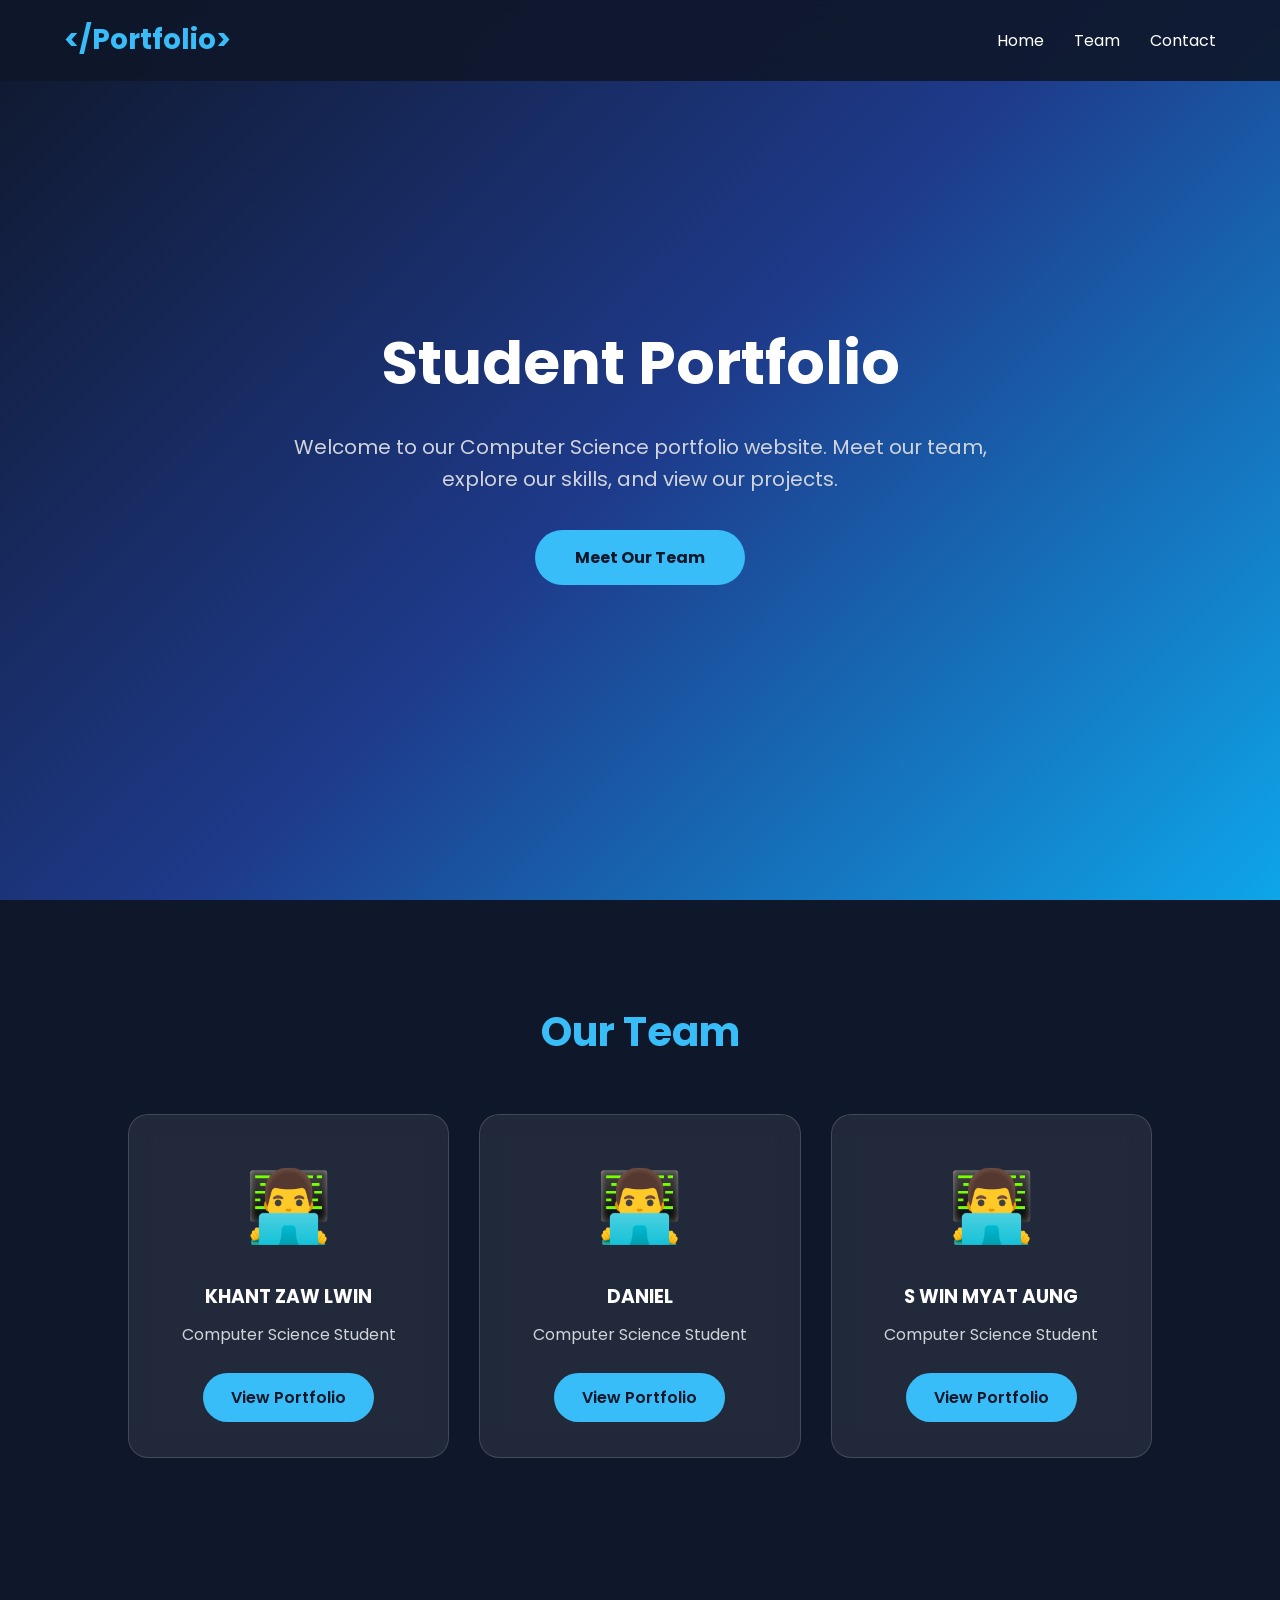
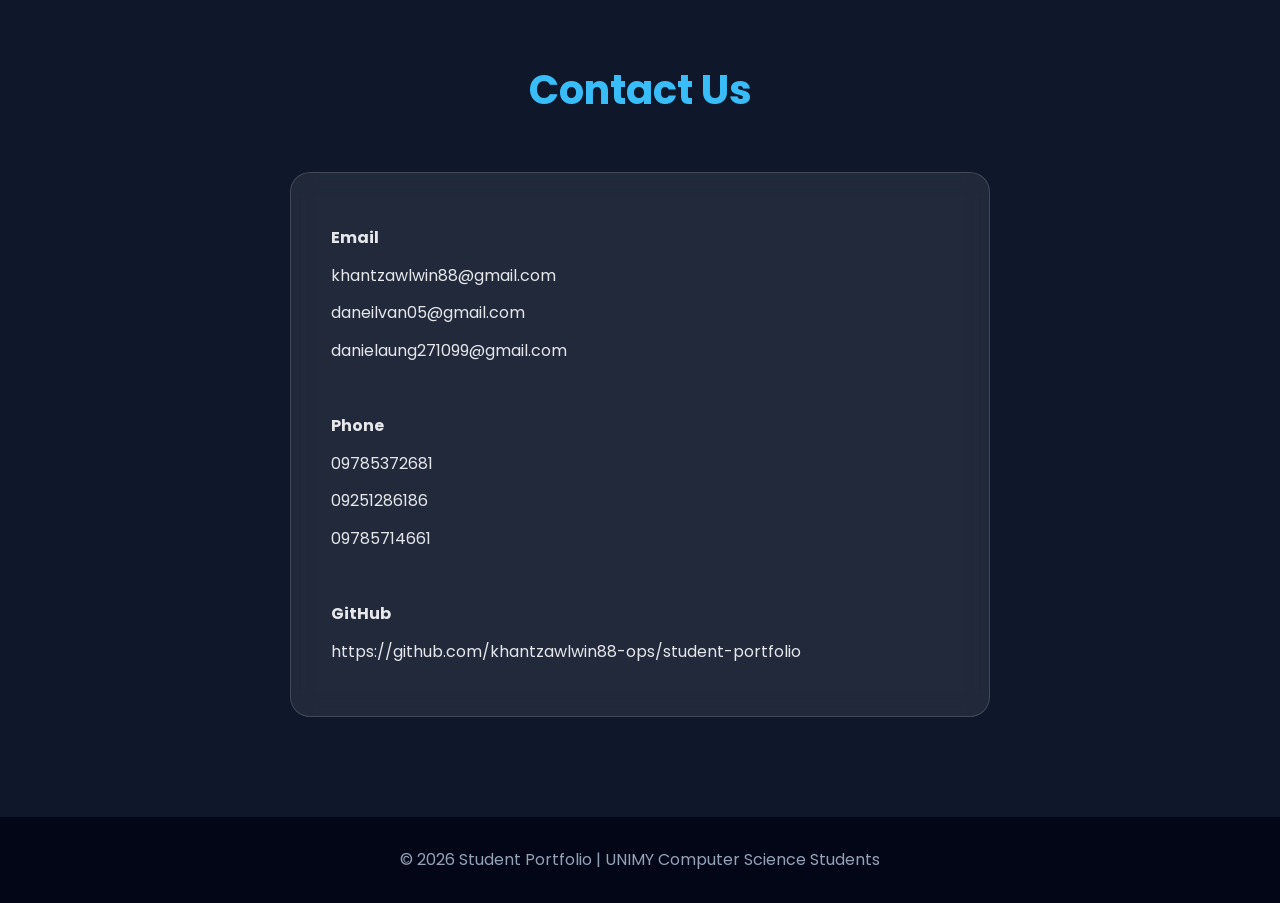
==== index.html @ b4a3d931 "Improve portfolio design and update team pages" ====
<!DOCTYPE html>
<html lang="en">
<head>
    <meta charset="UTF-8">
    <meta name="viewport" content="width=device-width, initial-scale=1.0">
    <title>Student Portfolio</title>

    <link rel="stylesheet" href="style.css">

    <link href="https://fonts.googleapis.com/css2?family=Poppins:wght@300;400;500;600;700&display=swap" rel="stylesheet">
</head>

<body>

<header>
    <nav class="navbar">
        <h2 class="logo">&lt;/Portfolio&gt;</h2>

        <ul class="nav-links">
            <li><a href="#home">Home</a></li>
            <li><a href="#team">Team</a></li>
            <li><a href="#contact">Contact</a></li>
        </ul>
    </nav>
</header>

<section id="home" class="hero">

    <h1>Student Portfolio</h1>

    <p>
        Welcome to our Computer Science portfolio website.
        Meet our team, explore our skills, and view our projects.
    </p>

    <a href="#team" class="btn">Meet Our Team</a>

</section>

<section id="team">

<h2 class="title">Our Team</h2>

<div class="cards">

<div class="card">

<div class="avatar">👨‍💻</div>

<h3>KHANT ZAW LWIN</h3>

<p>Computer Science Student</p>

<a href="members/khantzaw.html" class="btn-card">
View Portfolio
</a>

</div>

<div class="card">

<div class="avatar">👨‍💻</div>

<h3>DANIEL</h3>

<p>Computer Science Student</p>

<a href="members/daniel.html" class="btn-card">
View Portfolio
</a>

</div>

<div class="card">

<div class="avatar">👨‍💻</div>

<h3>S WIN MYAT AUNG</h3>

<p>Computer Science Student</p>

<a href="members/swinmyat.html" class="btn-card">
View Portfolio
</a>

</div>

</div>

</section>

<section id="contact">

<h2 class="title">Contact Us</h2>

<div class="contact-box">

<p><strong>Email</strong></p>
<p>khantzawlwin88@gmail.com</p>
<p>daneilvan05@gmail.com</p>
<p>danielaung271099@gmail.com</p>

<br>

<p><strong>Phone</strong></p>
<p>09785372681</p>
<p>09251286186</p>
<p>09785714661</p>

<br>

<p><strong>GitHub</strong></p>
<p>
https://github.com/khantzawlwin88-ops/student-portfolio
</p>

</div>

</section>

<footer>

<p>
© 2026 Student Portfolio | UNIMY Computer Science Students
</p>

</footer>

<script src="script.js"></script>

</body>
</html>
---- style.css ----
@import url('https://fonts.googleapis.com/css2?family=Poppins:wght@300;400;500;600;700&display=swap');

*{
    margin:0;
    padding:0;
    box-sizing:border-box;
    scroll-behavior:smooth;
    font-family:'Poppins',sans-serif;
}

body{
    background:#0f172a;
    color:#fff;
    line-height:1.6;
}

/* Navbar */

header{
    position:fixed;
    width:100%;
    top:0;
    left:0;
    z-index:1000;
    background:rgba(15,23,42,.9);
    backdrop-filter:blur(10px);
}

.navbar{
    width:90%;
    margin:auto;
    display:flex;
    justify-content:space-between;
    align-items:center;
    padding:18px 0;
}

.logo{
    color:#38bdf8;
    font-size:28px;
    font-weight:700;
}

.nav-links{
    display:flex;
    list-style:none;
}

.nav-links li{
    margin-left:30px;
}

.nav-links a{
    text-decoration:none;
    color:white;
    transition:.3s;
}

.nav-links a:hover{
    color:#38bdf8;
}

/* Hero */

.hero{
    height:100vh;
    display:flex;
    flex-direction:column;
    justify-content:center;
    align-items:center;
    text-align:center;
    padding:20px;
    background:linear-gradient(135deg,#0f172a,#1e3a8a,#0ea5e9);
}

.hero h1{
    font-size:60px;
    margin-bottom:20px;
}

.hero p{
    max-width:700px;
    color:#d1d5db;
    font-size:20px;
}

.btn{
    display:inline-block;
    margin-top:35px;
    padding:15px 40px;
    background:#38bdf8;
    color:#0f172a;
    border-radius:50px;
    text-decoration:none;
    font-weight:bold;
    transition:.3s;
}

.btn:hover{
    transform:translateY(-5px);
    background:white;
}

/* Sections */

section{
    padding:100px 10%;
}

.title{
    text-align:center;
    font-size:40px;
    margin-bottom:50px;
    color:#38bdf8;
}

/* Cards */

.cards{
    display:grid;
    grid-template-columns:repeat(auto-fit,minmax(280px,1fr));
    gap:30px;
}

.card{
    background:rgba(255,255,255,.08);
    backdrop-filter:blur(12px);
    border:1px solid rgba(255,255,255,.15);
    border-radius:20px;
    padding:35px;
    text-align:center;
    transition:.4s;
}

.card:hover{
    transform:translateY(-10px);
    box-shadow:0 15px 35px rgba(0,0,0,.4);
}

.avatar{
    font-size:70px;
    margin-bottom:20px;
}

.card h3{
    margin-bottom:10px;
}

.card p{
    color:#d1d5db;
    margin-bottom:25px;
}

.btn-card{
    display:inline-block;
    padding:12px 28px;
    background:#38bdf8;
    color:#0f172a;
    border-radius:30px;
    text-decoration:none;
    font-weight:600;
    transition:.3s;
}

.btn-card:hover{
    background:white;
}

/* Contact */

.contact-box{
    max-width:700px;
    margin:auto;
    background:rgba(255,255,255,.08);
    border:1px solid rgba(255,255,255,.15);
    border-radius:20px;
    padding:40px;
    backdrop-filter:blur(12px);
}

.contact-box p{
    margin:12px 0;
    color:#e5e7eb;
}

/* Footer */

footer{
    text-align:center;
    padding:30px;
    background:#020617;
    color:#94a3b8;
}

/* Mobile */

@media(max-width:768px){

.hero h1{
    font-size:40px;
}

.hero p{
    font-size:17px;
}

.navbar{
    flex-direction:column;
}

.nav-links{
    margin-top:15px;
}

.nav-links li{
    margin:0 10px;
}

}
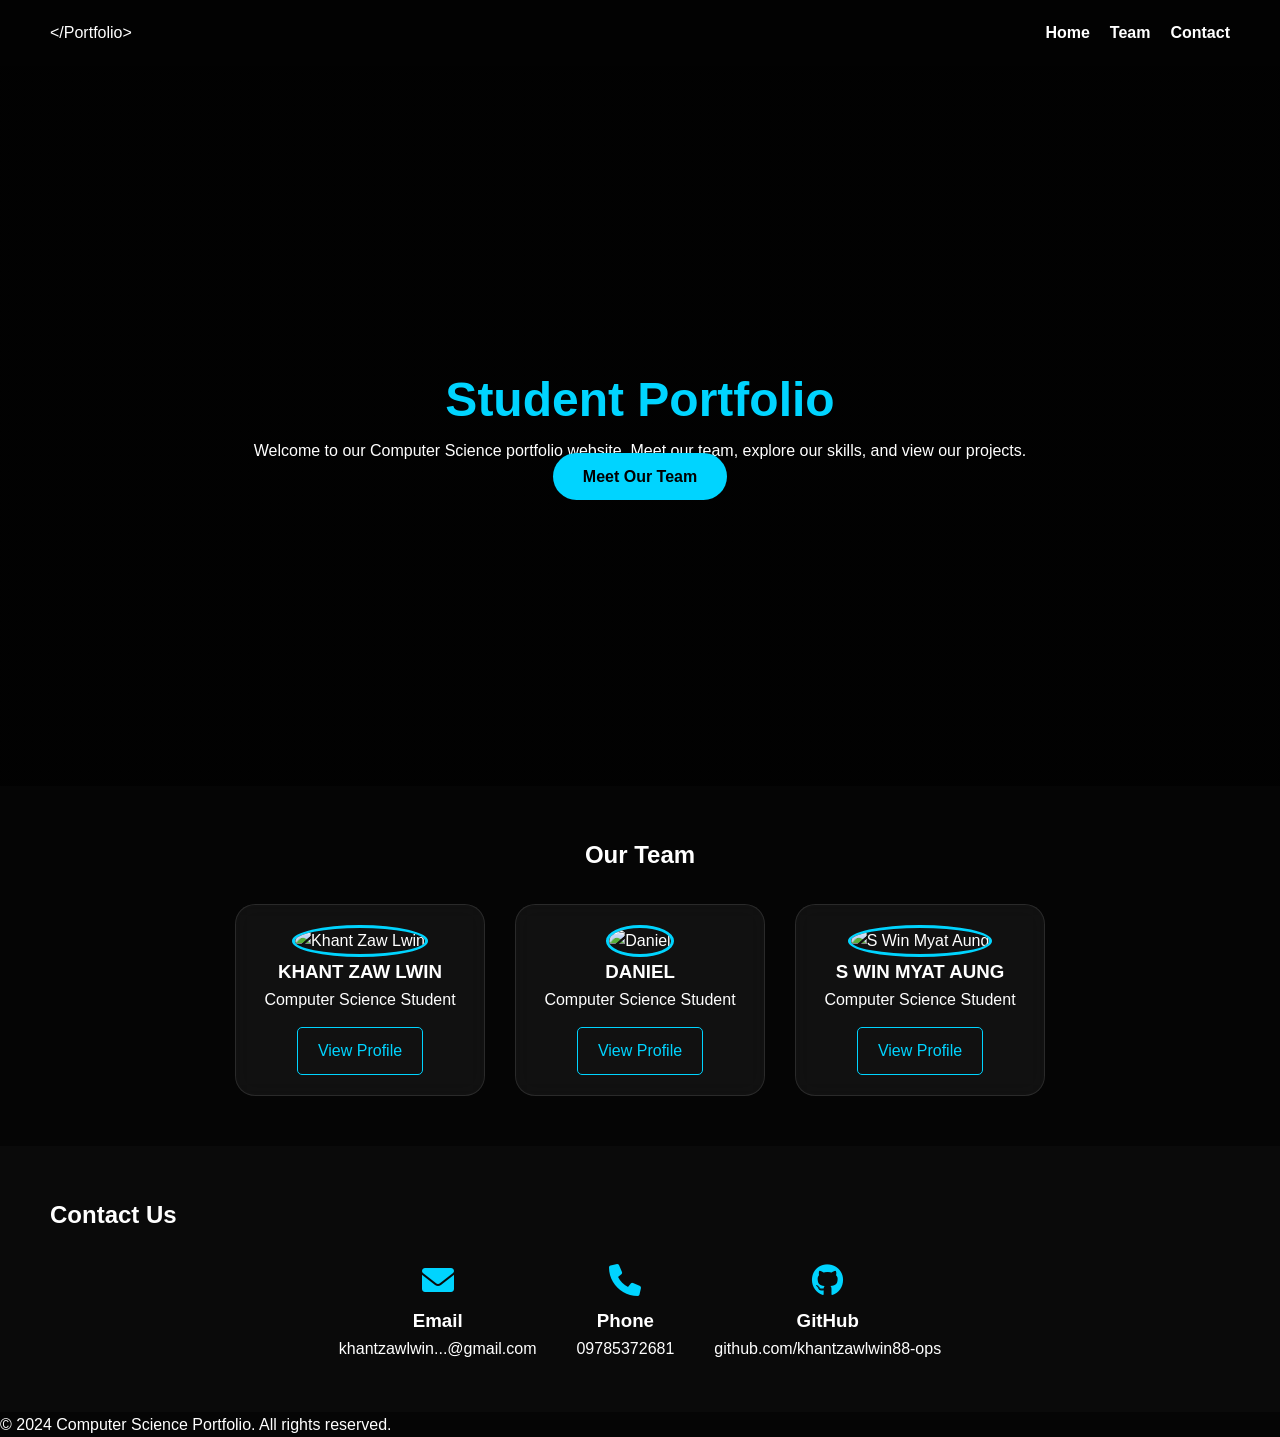
==== commit be88303e: "Initial project structure" ====
--- a/index.html
+++ b/index.html
@@ -3,130 +3,89 @@
 <head>
     <meta charset="UTF-8">
     <meta name="viewport" content="width=device-width, initial-scale=1.0">
-    <title>Student Portfolio</title>
-
+    <title>Computer Science Student Portfolio</title>
     <link rel="stylesheet" href="style.css">
-
-    <link href="https://fonts.googleapis.com/css2?family=Poppins:wght@300;400;500;600;700&display=swap" rel="stylesheet">
+    <!-- Font Awesome for icons -->
+    <link rel="stylesheet" href="https://cdnjs.cloudflare.com/ajax/libs/font-awesome/6.0.0/css/all.min.css">
 </head>
-
 <body>
 
-<header>
-    <nav class="navbar">
-        <h2 class="logo">&lt;/Portfolio&gt;</h2>
+    <!-- Header/Nav -->
+    <header>
+        <div class="logo">&lt;/Portfolio&gt;</div>
+        <nav>
+            <ul>
+                <li><a href="#home" class="active">Home</a></li>
+                <li><a href="#team">Team</a></li>
+                <li><a href="#contact">Contact</a></li>
+            </ul>
+        </nav>
+    </header>
 
-        <ul class="nav-links">
-            <li><a href="#home">Home</a></li>
-            <li><a href="#team">Team</a></li>
-            <li><a href="#contact">Contact</a></li>
-        </ul>
-    </nav>
-</header>
+    <!-- Hero Section -->
+    <section id="home" class="hero">
+        <div class="hero-content">
+            <h1>Student Portfolio</h1>
+            <p>Welcome to our Computer Science portfolio website. Meet our team, explore our skills, and view our projects.</p>
+            <a href="#team" class="btn-hero">Meet Our Team</a>
+        </div>
+        <!-- You can add a geometric background here via CSS -->
+    </section>
 
-<section id="home" class="hero">
+    <!-- Team Section -->
+    <section id="team" class="team-section">
+        <h2>Our Team</h2>
+        <div class="team-container">
+            <!-- Member 1: Khant -->
+            <div class="team-card">
+                <img src="images/khant.jpg" alt="Khant Zaw Lwin">
+                <h3>KHANT ZAW LWIN</h3>
+                <p>Computer Science Student</p>
+                <a href="khantzaw.html" class="btn-view">View Profile</a>
+            </div>
+            <!-- Member 2: Daniel -->
+            <div class="team-card">
+                <img src="images/daniel.jpg" alt="Daniel">
+                <h3>DANIEL</h3>
+                <p>Computer Science Student</p>
+                <a href="daniel.html" class="btn-view">View Profile</a>
+            </div>
+            <!-- Member 3: S Win -->
+            <div class="team-card">
+                <img src="images/swinmyat.jpg" alt="S Win Myat Aung">
+                <h3>S WIN MYAT AUNG</h3>
+                <p>Computer Science Student</p>
+                <a href="swinmyat.html" class="btn-view">View Profile</a>
+            </div>
+        </div>
+    </section>
 
-    <h1>Student Portfolio</h1>
+    <!-- Contact Section -->
+    <section id="contact" class="contact-section">
+        <h2>Contact Us</h2>
+        <div class="contact-container">
+            <div class="contact-item">
+                <i class="fas fa-envelope"></i>
+                <h3>Email</h3>
+                <p>khantzawlwin...@gmail.com</p>
+            </div>
+            <div class="contact-item">
+                <i class="fas fa-phone"></i>
+                <h3>Phone</h3>
+                <p>09785372681</p>
+            </div>
+            <div class="contact-item">
+                <i class="fab fa-github"></i>
+                <h3>GitHub</h3>
+                <p>github.com/khantzawlwin88-ops</p>
+            </div>
+        </div>
+    </section>
 
-    <p>
-        Welcome to our Computer Science portfolio website.
-        Meet our team, explore our skills, and view our projects.
-    </p>
-
-    <a href="#team" class="btn">Meet Our Team</a>
-
-</section>
-
-<section id="team">
-
-<h2 class="title">Our Team</h2>
-
-<div class="cards">
-
-<div class="card">
-
-<div class="avatar">👨‍💻</div>
-
-<h3>KHANT ZAW LWIN</h3>
-
-<p>Computer Science Student</p>
-
-<a href="members/khantzaw.html" class="btn-card">
-View Portfolio
-</a>
-
-</div>
-
-<div class="card">
-
-<div class="avatar">👨‍💻</div>
-
-<h3>DANIEL</h3>
-
-<p>Computer Science Student</p>
-
-<a href="members/daniel.html" class="btn-card">
-View Portfolio
-</a>
-
-</div>
-
-<div class="card">
-
-<div class="avatar">👨‍💻</div>
-
-<h3>S WIN MYAT AUNG</h3>
-
-<p>Computer Science Student</p>
-
-<a href="members/swinmyat.html" class="btn-card">
-View Portfolio
-</a>
-
-</div>
-
-</div>
-
-</section>
-
-<section id="contact">
-
-<h2 class="title">Contact Us</h2>
-
-<div class="contact-box">
-
-<p><strong>Email</strong></p>
-<p>khantzawlwin88@gmail.com</p>
-<p>daneilvan05@gmail.com</p>
-<p>danielaung271099@gmail.com</p>
-
-<br>
-
-<p><strong>Phone</strong></p>
-<p>09785372681</p>
-<p>09251286186</p>
-<p>09785714661</p>
-
-<br>
-
-<p><strong>GitHub</strong></p>
-<p>
-https://github.com/khantzawlwin88-ops/student-portfolio
-</p>
-
-</div>
-
-</section>
-
-<footer>
-
-<p>
-© 2026 Student Portfolio | UNIMY Computer Science Students
-</p>
-
-</footer>
-
-<script src="script.js"></script>
+    <!-- Footer -->
+    <footer>
+        <p>&copy; 2024 Computer Science Portfolio. All rights reserved.</p>
+    </footer>
 
 </body>
 </html>
--- a/style.css
+++ b/style.css
@@ -1,219 +1,28 @@
-@import url('https://fonts.googleapis.com/css2?family=Poppins:wght@300;400;500;600;700&display=swap');
+/* General Reset */
+* { margin: 0; padding: 0; box-sizing: border-box; font-family: 'Segoe UI', sans-serif; }
+body { background-color: #050505; color: #fff; line-height: 1.6; }
 
-*{
-    margin:0;
-    padding:0;
-    box-sizing:border-box;
-    scroll-behavior:smooth;
-    font-family:'Poppins',sans-serif;
-}
+/* Navigation */
+header { display: flex; justify-content: space-between; padding: 20px 50px; background: rgba(0,0,0,0.5); backdrop-filter: blur(10px); }
+nav ul { display: flex; list-style: none; }
+nav ul li { margin-left: 20px; }
+nav ul li a { color: #fff; text-decoration: none; font-weight: bold; }
 
-body{
-    background:#0f172a;
-    color:#fff;
-    line-height:1.6;
-}
+/* Hero Section */
+.hero { height: 80vh; display: flex; flex-direction: column; justify-content: center; align-items: center; text-align: center; background: linear-gradient(rgba(0,0,0,0.7), rgba(0,0,0,0.7)), url('background.jpg'); background-size: cover; }
+.hero h1 { font-size: 3rem; color: #00d4ff; }
+.btn-hero { margin-top: 20px; padding: 15px 30px; background: #00d4ff; color: #000; text-decoration: none; border-radius: 50px; font-weight: bold; }
 
-/* Navbar */
+/* Team Section */
+.team-section { padding: 50px 20px; text-align: center; }
+.team-container { display: flex; justify-content: center; gap: 30px; margin-top: 30px; flex-wrap: wrap; }
+.team-card { background: rgba(255, 255, 255, 0.05); padding: 20px; border-radius: 20px; width: 250px; border: 1px solid rgba(255,255,255,0.1); backdrop-filter: blur(10px); transition: 0.3s; }
+.team-card:hover { transform: translateY(-10px); background: rgba(255, 255, 255, 0.1); }
+.team-card img { width: 120px; height: 120px; border-radius: 50%; object-fit: cover; border: 3px solid #00d4ff; }
+.btn-view { display: inline-block; margin-top: 15px; padding: 10px 20px; border: 1px solid #00d4ff; color: #00d4ff; text-decoration: none; border-radius: 5px; }
 
-header{
-    position:fixed;
-    width:100%;
-    top:0;
-    left:0;
-    z-index:1000;
-    background:rgba(15,23,42,.9);
-    backdrop-filter:blur(10px);
-}
-
-.navbar{
-    width:90%;
-    margin:auto;
-    display:flex;
-    justify-content:space-between;
-    align-items:center;
-    padding:18px 0;
-}
-
-.logo{
-    color:#38bdf8;
-    font-size:28px;
-    font-weight:700;
-}
-
-.nav-links{
-    display:flex;
-    list-style:none;
-}
-
-.nav-links li{
-    margin-left:30px;
-}
-
-.nav-links a{
-    text-decoration:none;
-    color:white;
-    transition:.3s;
-}
-
-.nav-links a:hover{
-    color:#38bdf8;
-}
-
-/* Hero */
-
-.hero{
-    height:100vh;
-    display:flex;
-    flex-direction:column;
-    justify-content:center;
-    align-items:center;
-    text-align:center;
-    padding:20px;
-    background:linear-gradient(135deg,#0f172a,#1e3a8a,#0ea5e9);
-}
-
-.hero h1{
-    font-size:60px;
-    margin-bottom:20px;
-}
-
-.hero p{
-    max-width:700px;
-    color:#d1d5db;
-    font-size:20px;
-}
-
-.btn{
-    display:inline-block;
-    margin-top:35px;
-    padding:15px 40px;
-    background:#38bdf8;
-    color:#0f172a;
-    border-radius:50px;
-    text-decoration:none;
-    font-weight:bold;
-    transition:.3s;
-}
-
-.btn:hover{
-    transform:translateY(-5px);
-    background:white;
-}
-
-/* Sections */
-
-section{
-    padding:100px 10%;
-}
-
-.title{
-    text-align:center;
-    font-size:40px;
-    margin-bottom:50px;
-    color:#38bdf8;
-}
-
-/* Cards */
-
-.cards{
-    display:grid;
-    grid-template-columns:repeat(auto-fit,minmax(280px,1fr));
-    gap:30px;
-}
-
-.card{
-    background:rgba(255,255,255,.08);
-    backdrop-filter:blur(12px);
-    border:1px solid rgba(255,255,255,.15);
-    border-radius:20px;
-    padding:35px;
-    text-align:center;
-    transition:.4s;
-}
-
-.card:hover{
-    transform:translateY(-10px);
-    box-shadow:0 15px 35px rgba(0,0,0,.4);
-}
-
-.avatar{
-    font-size:70px;
-    margin-bottom:20px;
-}
-
-.card h3{
-    margin-bottom:10px;
-}
-
-.card p{
-    color:#d1d5db;
-    margin-bottom:25px;
-}
-
-.btn-card{
-    display:inline-block;
-    padding:12px 28px;
-    background:#38bdf8;
-    color:#0f172a;
-    border-radius:30px;
-    text-decoration:none;
-    font-weight:600;
-    transition:.3s;
-}
-
-.btn-card:hover{
-    background:white;
-}
-
-/* Contact */
-
-.contact-box{
-    max-width:700px;
-    margin:auto;
-    background:rgba(255,255,255,.08);
-    border:1px solid rgba(255,255,255,.15);
-    border-radius:20px;
-    padding:40px;
-    backdrop-filter:blur(12px);
-}
-
-.contact-box p{
-    margin:12px 0;
-    color:#e5e7eb;
-}
-
-/* Footer */
-
-footer{
-    text-align:center;
-    padding:30px;
-    background:#020617;
-    color:#94a3b8;
-}
-
-/* Mobile */
-
-@media(max-width:768px){
-
-.hero h1{
-    font-size:40px;
-}
-
-.hero p{
-    font-size:17px;
-}
-
-.navbar{
-    flex-direction:column;
-}
-
-.nav-links{
-    margin-top:15px;
-}
-
-.nav-links li{
-    margin:0 10px;
-}
-
-}+/* Contact Section */
+.contact-section { padding: 50px; background: rgba(255,255,255,0.02); }
+.contact-container { display: flex; justify-content: center; gap: 40px; margin-top: 30px; }
+.contact-item { text-align: center; }
+.contact-item i { font-size: 2rem; color: #00d4ff; margin-bottom: 10px; }
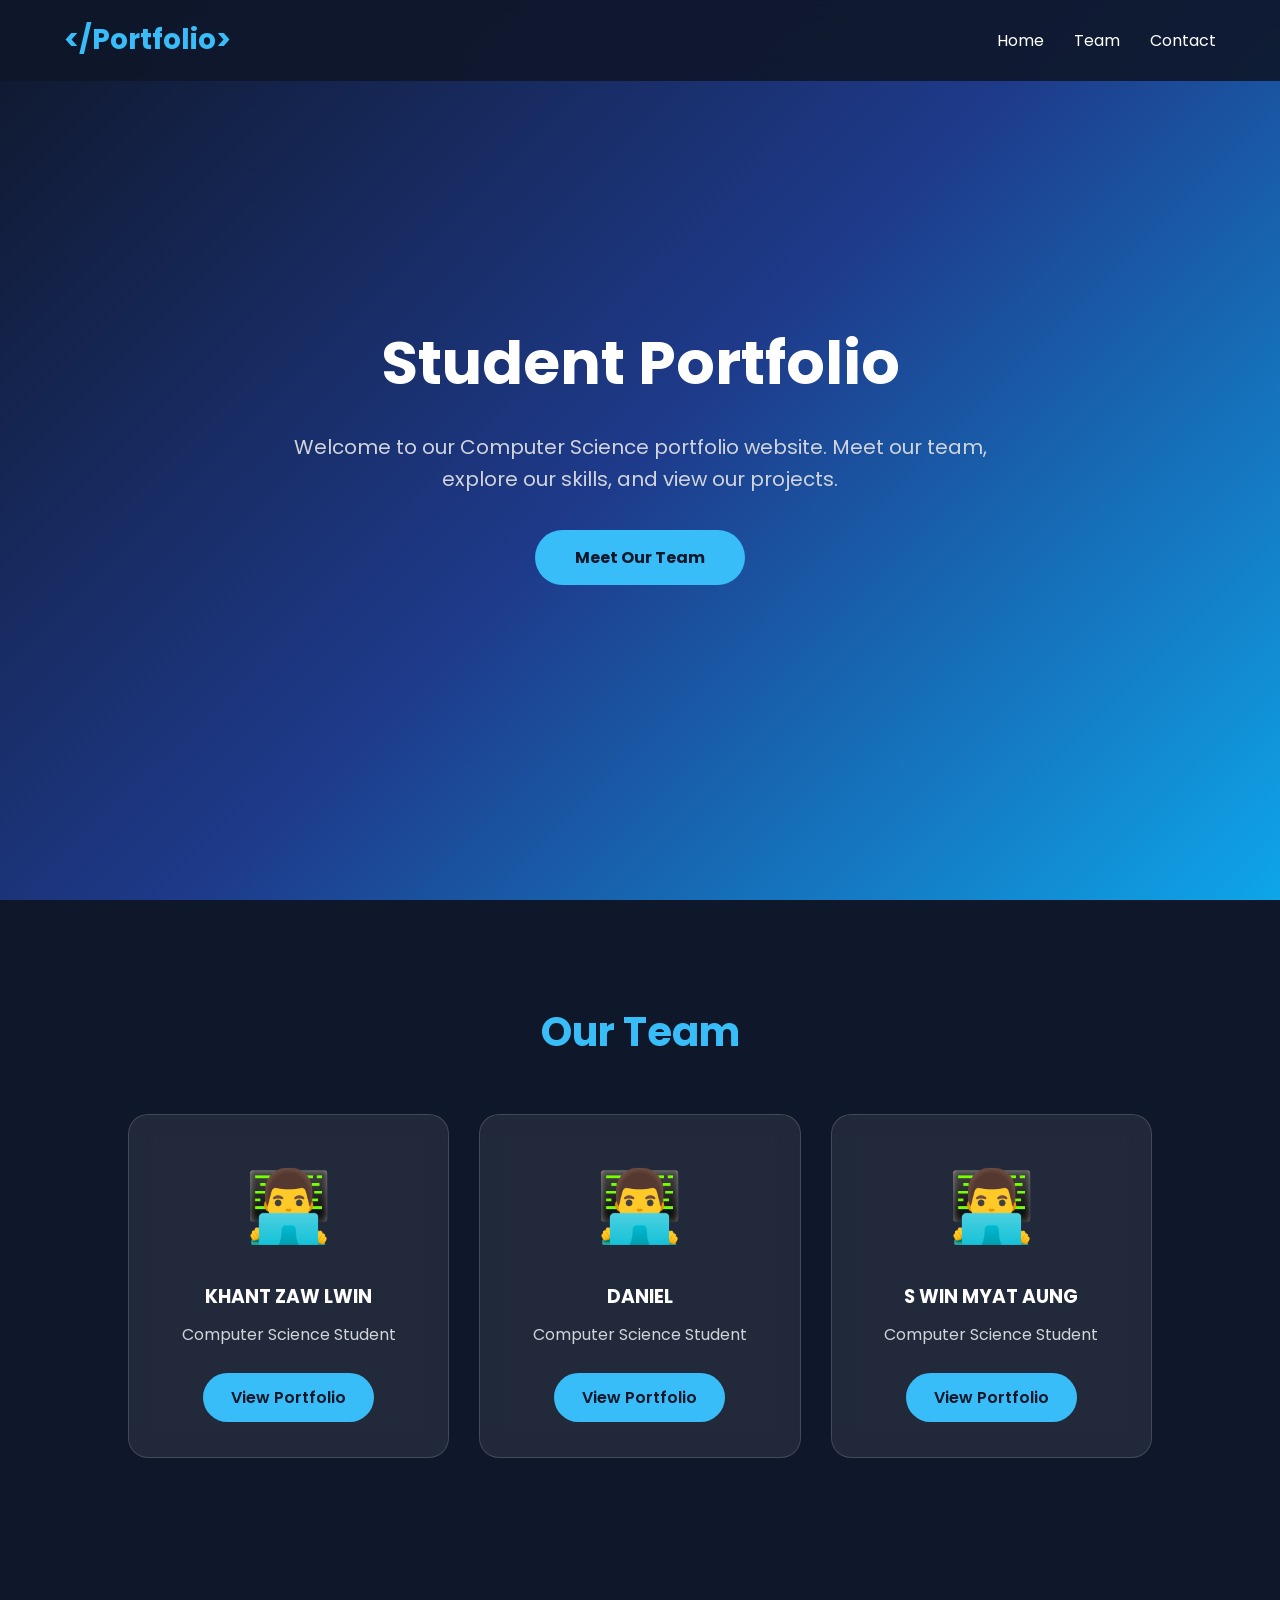
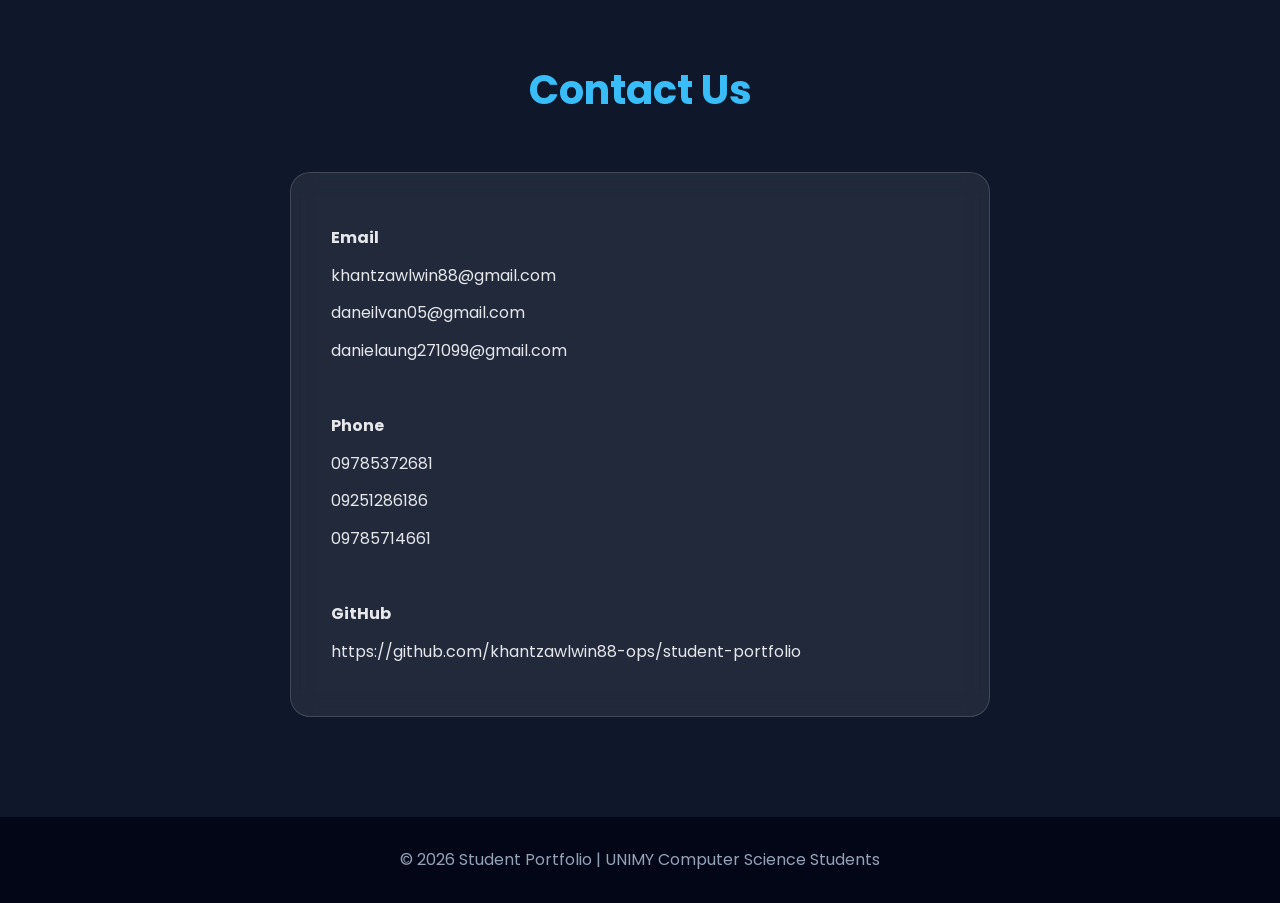
==== commit 27d02dbf: "Initial project structure" ====
--- a/index.html
+++ b/index.html
@@ -3,89 +3,130 @@
 <head>
     <meta charset="UTF-8">
     <meta name="viewport" content="width=device-width, initial-scale=1.0">
-    <title>Computer Science Student Portfolio</title>
+    <title>Student Portfolio</title>
+
     <link rel="stylesheet" href="style.css">
-    <!-- Font Awesome for icons -->
-    <link rel="stylesheet" href="https://cdnjs.cloudflare.com/ajax/libs/font-awesome/6.0.0/css/all.min.css">
+
+    <link href="https://fonts.googleapis.com/css2?family=Poppins:wght@300;400;500;600;700&display=swap" rel="stylesheet">
 </head>
+
 <body>
 
-    <!-- Header/Nav -->
-    <header>
-        <div class="logo">&lt;/Portfolio&gt;</div>
-        <nav>
-            <ul>
-                <li><a href="#home" class="active">Home</a></li>
-                <li><a href="#team">Team</a></li>
-                <li><a href="#contact">Contact</a></li>
-            </ul>
-        </nav>
-    </header>
+<header>
+    <nav class="navbar">
+        <h2 class="logo">&lt;/Portfolio&gt;</h2>
 
-    <!-- Hero Section -->
-    <section id="home" class="hero">
-        <div class="hero-content">
-            <h1>Student Portfolio</h1>
-            <p>Welcome to our Computer Science portfolio website. Meet our team, explore our skills, and view our projects.</p>
-            <a href="#team" class="btn-hero">Meet Our Team</a>
-        </div>
-        <!-- You can add a geometric background here via CSS -->
-    </section>
+        <ul class="nav-links">
+            <li><a href="#home">Home</a></li>
+            <li><a href="#team">Team</a></li>
+            <li><a href="#contact">Contact</a></li>
+        </ul>
+    </nav>
+</header>
 
-    <!-- Team Section -->
-    <section id="team" class="team-section">
-        <h2>Our Team</h2>
-        <div class="team-container">
-            <!-- Member 1: Khant -->
-            <div class="team-card">
-                <img src="images/khant.jpg" alt="Khant Zaw Lwin">
-                <h3>KHANT ZAW LWIN</h3>
-                <p>Computer Science Student</p>
-                <a href="khantzaw.html" class="btn-view">View Profile</a>
-            </div>
-            <!-- Member 2: Daniel -->
-            <div class="team-card">
-                <img src="images/daniel.jpg" alt="Daniel">
-                <h3>DANIEL</h3>
-                <p>Computer Science Student</p>
-                <a href="daniel.html" class="btn-view">View Profile</a>
-            </div>
-            <!-- Member 3: S Win -->
-            <div class="team-card">
-                <img src="images/swinmyat.jpg" alt="S Win Myat Aung">
-                <h3>S WIN MYAT AUNG</h3>
-                <p>Computer Science Student</p>
-                <a href="swinmyat.html" class="btn-view">View Profile</a>
-            </div>
-        </div>
-    </section>
+<section id="home" class="hero">
 
-    <!-- Contact Section -->
-    <section id="contact" class="contact-section">
-        <h2>Contact Us</h2>
-        <div class="contact-container">
-            <div class="contact-item">
-                <i class="fas fa-envelope"></i>
-                <h3>Email</h3>
-                <p>khantzawlwin...@gmail.com</p>
-            </div>
-            <div class="contact-item">
-                <i class="fas fa-phone"></i>
-                <h3>Phone</h3>
-                <p>09785372681</p>
-            </div>
-            <div class="contact-item">
-                <i class="fab fa-github"></i>
-                <h3>GitHub</h3>
-                <p>github.com/khantzawlwin88-ops</p>
-            </div>
-        </div>
-    </section>
+    <h1>Student Portfolio</h1>
 
-    <!-- Footer -->
-    <footer>
-        <p>&copy; 2024 Computer Science Portfolio. All rights reserved.</p>
-    </footer>
+    <p>
+        Welcome to our Computer Science portfolio website.
+        Meet our team, explore our skills, and view our projects.
+    </p>
+
+    <a href="#team" class="btn">Meet Our Team</a>
+
+</section>
+
+<section id="team">
+
+<h2 class="title">Our Team</h2>
+
+<div class="cards">
+
+<div class="card">
+
+<div class="avatar">👨‍💻</div>
+
+<h3>KHANT ZAW LWIN</h3>
+
+<p>Computer Science Student</p>
+
+<a href="member/khantzaw.html" class="btn-card">
+View Portfolio
+</a>
+
+</div>
+
+<div class="card">
+
+<div class="avatar">👨‍💻</div>
+
+<h3>DANIEL</h3>
+
+<p>Computer Science Student</p>
+
+<a href="member/daniel.html" class="btn-card">
+View Portfolio
+</a>
+
+</div>
+
+<div class="card">
+
+<div class="avatar">👨‍💻</div>
+
+<h3>S WIN MYAT AUNG</h3>
+
+<p>Computer Science Student</p>
+
+<a href="member/swinmyat.html" class="btn-card">
+View Portfolio
+</a>
+
+</div>
+
+</div>
+
+</section>
+
+<section id="contact">
+
+<h2 class="title">Contact Us</h2>
+
+<div class="contact-box">
+
+<p><strong>Email</strong></p>
+<p>khantzawlwin88@gmail.com</p>
+<p>daneilvan05@gmail.com</p>
+<p>danielaung271099@gmail.com</p>
+
+<br>
+
+<p><strong>Phone</strong></p>
+<p>09785372681</p>
+<p>09251286186</p>
+<p>09785714661</p>
+
+<br>
+
+<p><strong>GitHub</strong></p>
+<p>
+https://github.com/khantzawlwin88-ops/student-portfolio
+</p>
+
+</div>
+
+</section>
+
+<footer>
+
+<p>
+© 2026 Student Portfolio | UNIMY Computer Science Students
+</p>
+
+</footer>
+
+<script src="script.js"></script>
 
 </body>
-</html>+</html>
--- a/style.css
+++ b/style.css
@@ -1,28 +1,219 @@
-/* General Reset */
-* { margin: 0; padding: 0; box-sizing: border-box; font-family: 'Segoe UI', sans-serif; }
-body { background-color: #050505; color: #fff; line-height: 1.6; }
-
-/* Navigation */
-header { display: flex; justify-content: space-between; padding: 20px 50px; background: rgba(0,0,0,0.5); backdrop-filter: blur(10px); }
-nav ul { display: flex; list-style: none; }
-nav ul li { margin-left: 20px; }
-nav ul li a { color: #fff; text-decoration: none; font-weight: bold; }
-
-/* Hero Section */
-.hero { height: 80vh; display: flex; flex-direction: column; justify-content: center; align-items: center; text-align: center; background: linear-gradient(rgba(0,0,0,0.7), rgba(0,0,0,0.7)), url('background.jpg'); background-size: cover; }
-.hero h1 { font-size: 3rem; color: #00d4ff; }
-.btn-hero { margin-top: 20px; padding: 15px 30px; background: #00d4ff; color: #000; text-decoration: none; border-radius: 50px; font-weight: bold; }
-
-/* Team Section */
-.team-section { padding: 50px 20px; text-align: center; }
-.team-container { display: flex; justify-content: center; gap: 30px; margin-top: 30px; flex-wrap: wrap; }
-.team-card { background: rgba(255, 255, 255, 0.05); padding: 20px; border-radius: 20px; width: 250px; border: 1px solid rgba(255,255,255,0.1); backdrop-filter: blur(10px); transition: 0.3s; }
-.team-card:hover { transform: translateY(-10px); background: rgba(255, 255, 255, 0.1); }
-.team-card img { width: 120px; height: 120px; border-radius: 50%; object-fit: cover; border: 3px solid #00d4ff; }
-.btn-view { display: inline-block; margin-top: 15px; padding: 10px 20px; border: 1px solid #00d4ff; color: #00d4ff; text-decoration: none; border-radius: 5px; }
-
-/* Contact Section */
-.contact-section { padding: 50px; background: rgba(255,255,255,0.02); }
-.contact-container { display: flex; justify-content: center; gap: 40px; margin-top: 30px; }
-.contact-item { text-align: center; }
-.contact-item i { font-size: 2rem; color: #00d4ff; margin-bottom: 10px; }+@import url('https://fonts.googleapis.com/css2?family=Poppins:wght@300;400;500;600;700&display=swap');
+
+*{
+    margin:0;
+    padding:0;
+    box-sizing:border-box;
+    scroll-behavior:smooth;
+    font-family:'Poppins',sans-serif;
+}
+
+body{
+    background:#0f172a;
+    color:#fff;
+    line-height:1.6;
+}
+
+/* Navbar */
+
+header{
+    position:fixed;
+    width:100%;
+    top:0;
+    left:0;
+    z-index:1000;
+    background:rgba(15,23,42,.9);
+    backdrop-filter:blur(10px);
+}
+
+.navbar{
+    width:90%;
+    margin:auto;
+    display:flex;
+    justify-content:space-between;
+    align-items:center;
+    padding:18px 0;
+}
+
+.logo{
+    color:#38bdf8;
+    font-size:28px;
+    font-weight:700;
+}
+
+.nav-links{
+    display:flex;
+    list-style:none;
+}
+
+.nav-links li{
+    margin-left:30px;
+}
+
+.nav-links a{
+    text-decoration:none;
+    color:white;
+    transition:.3s;
+}
+
+.nav-links a:hover{
+    color:#38bdf8;
+}
+
+/* Hero */
+
+.hero{
+    height:100vh;
+    display:flex;
+    flex-direction:column;
+    justify-content:center;
+    align-items:center;
+    text-align:center;
+    padding:20px;
+    background:linear-gradient(135deg,#0f172a,#1e3a8a,#0ea5e9);
+}
+
+.hero h1{
+    font-size:60px;
+    margin-bottom:20px;
+}
+
+.hero p{
+    max-width:700px;
+    color:#d1d5db;
+    font-size:20px;
+}
+
+.btn{
+    display:inline-block;
+    margin-top:35px;
+    padding:15px 40px;
+    background:#38bdf8;
+    color:#0f172a;
+    border-radius:50px;
+    text-decoration:none;
+    font-weight:bold;
+    transition:.3s;
+}
+
+.btn:hover{
+    transform:translateY(-5px);
+    background:white;
+}
+
+/* Sections */
+
+section{
+    padding:100px 10%;
+}
+
+.title{
+    text-align:center;
+    font-size:40px;
+    margin-bottom:50px;
+    color:#38bdf8;
+}
+
+/* Cards */
+
+.cards{
+    display:grid;
+    grid-template-columns:repeat(auto-fit,minmax(280px,1fr));
+    gap:30px;
+}
+
+.card{
+    background:rgba(255,255,255,.08);
+    backdrop-filter:blur(12px);
+    border:1px solid rgba(255,255,255,.15);
+    border-radius:20px;
+    padding:35px;
+    text-align:center;
+    transition:.4s;
+}
+
+.card:hover{
+    transform:translateY(-10px);
+    box-shadow:0 15px 35px rgba(0,0,0,.4);
+}
+
+.avatar{
+    font-size:70px;
+    margin-bottom:20px;
+}
+
+.card h3{
+    margin-bottom:10px;
+}
+
+.card p{
+    color:#d1d5db;
+    margin-bottom:25px;
+}
+
+.btn-card{
+    display:inline-block;
+    padding:12px 28px;
+    background:#38bdf8;
+    color:#0f172a;
+    border-radius:30px;
+    text-decoration:none;
+    font-weight:600;
+    transition:.3s;
+}
+
+.btn-card:hover{
+    background:white;
+}
+
+/* Contact */
+
+.contact-box{
+    max-width:700px;
+    margin:auto;
+    background:rgba(255,255,255,.08);
+    border:1px solid rgba(255,255,255,.15);
+    border-radius:20px;
+    padding:40px;
+    backdrop-filter:blur(12px);
+}
+
+.contact-box p{
+    margin:12px 0;
+    color:#e5e7eb;
+}
+
+/* Footer */
+
+footer{
+    text-align:center;
+    padding:30px;
+    background:#020617;
+    color:#94a3b8;
+}
+
+/* Mobile */
+
+@media(max-width:768px){
+
+.hero h1{
+    font-size:40px;
+}
+
+.hero p{
+    font-size:17px;
+}
+
+.navbar{
+    flex-direction:column;
+}
+
+.nav-links{
+    margin-top:15px;
+}
+
+.nav-links li{
+    margin:0 10px;
+}
+
+}
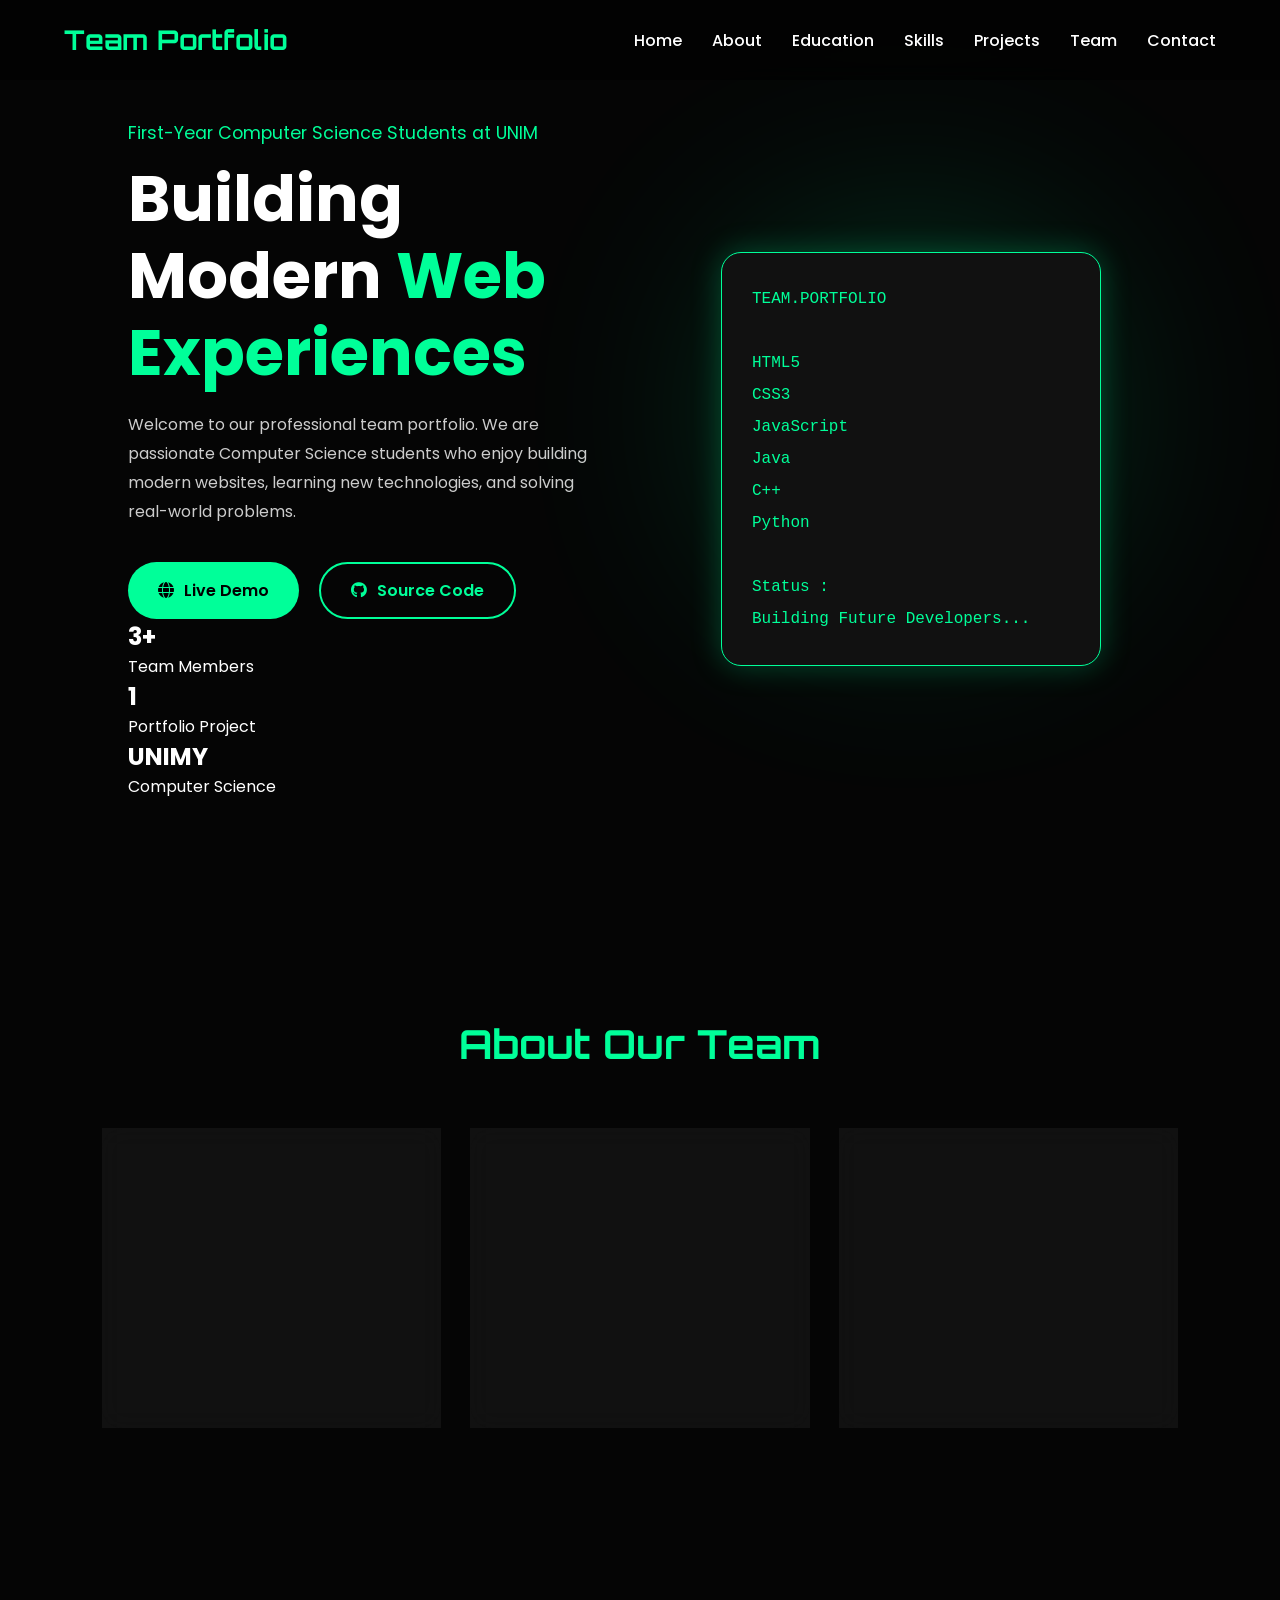
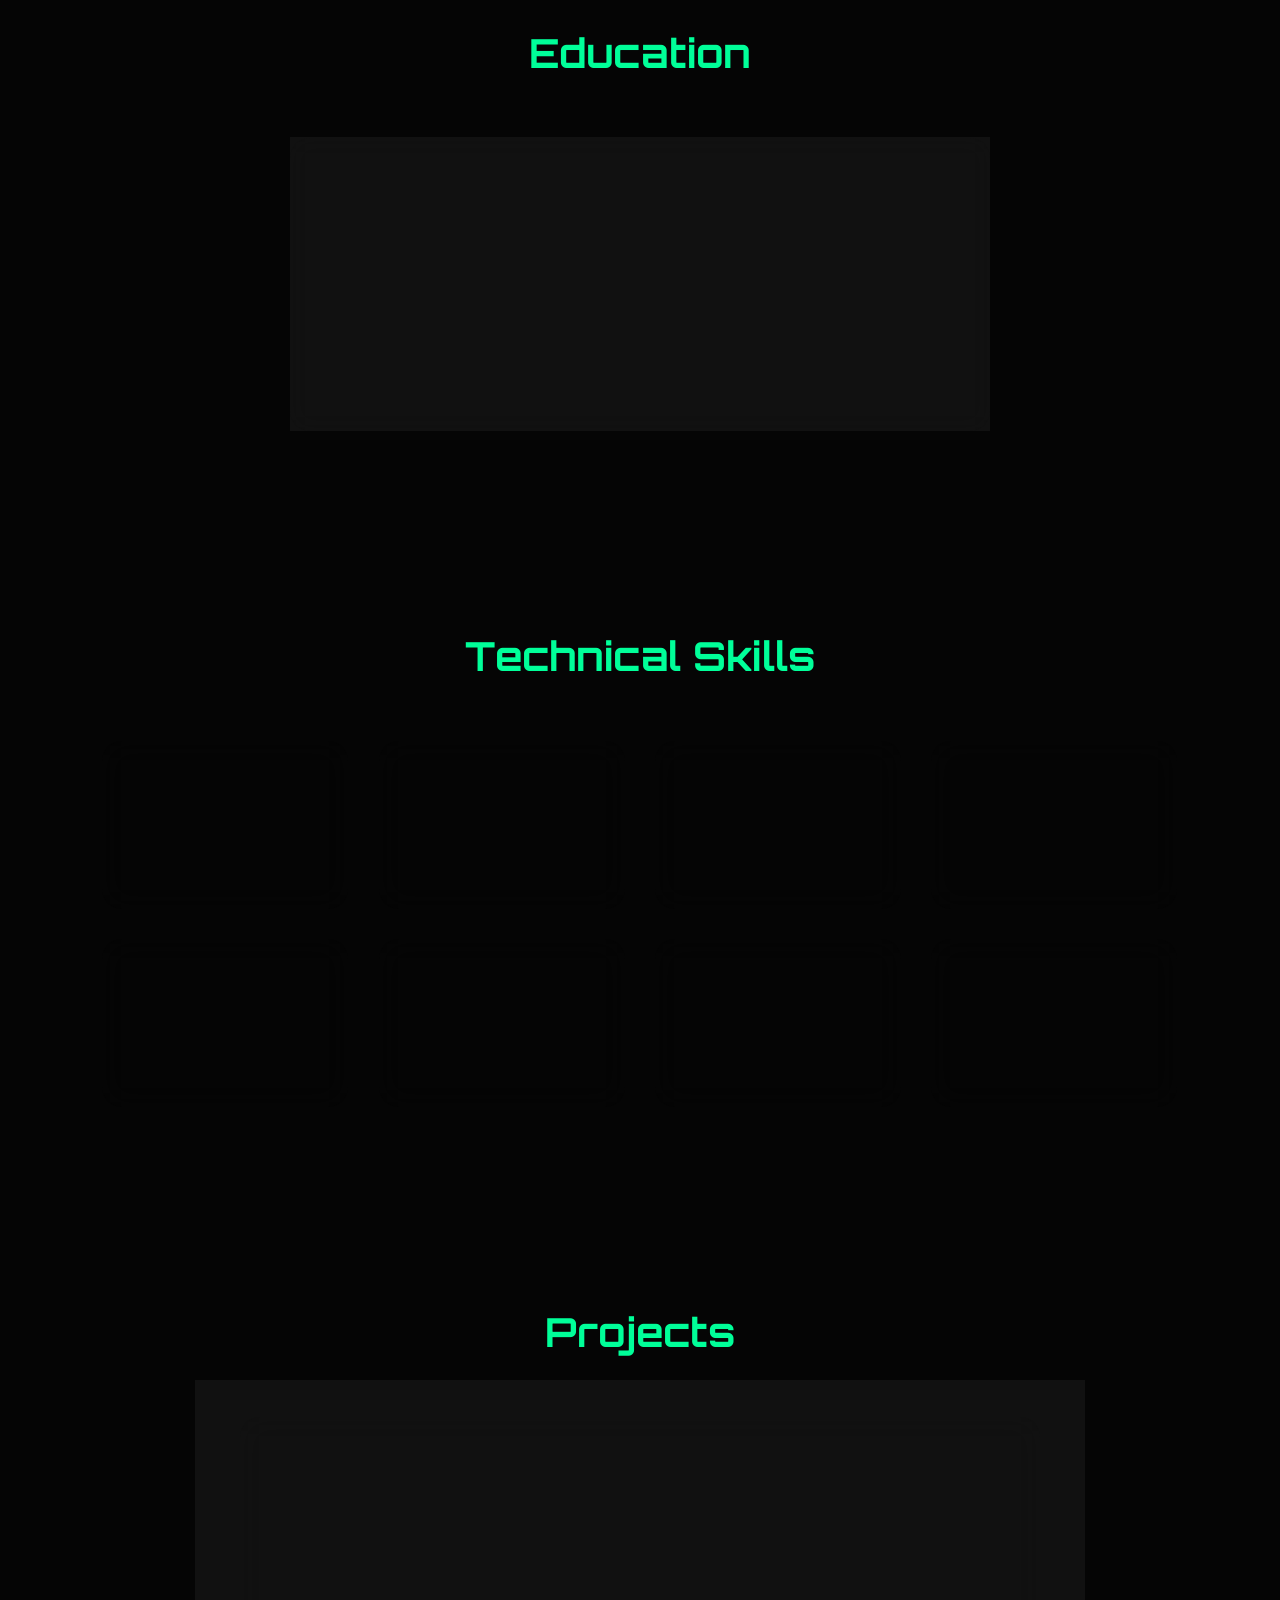
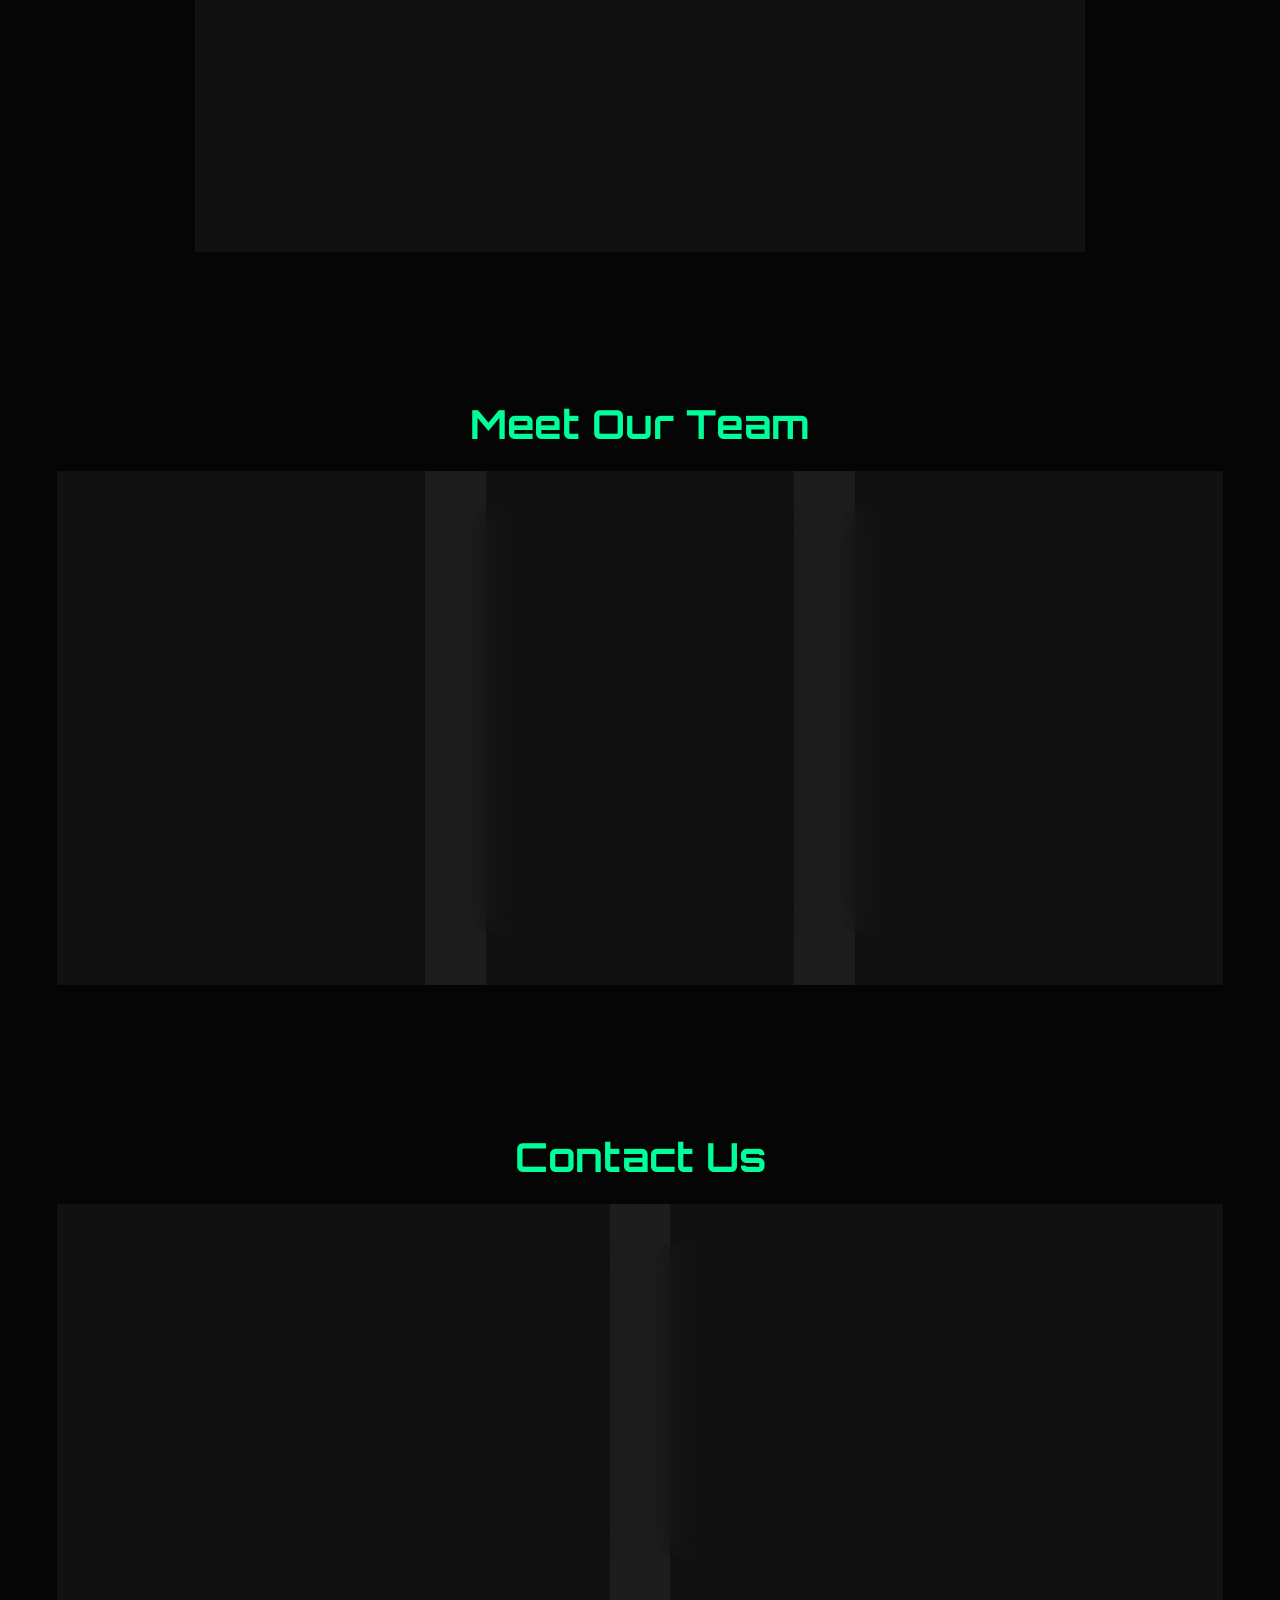
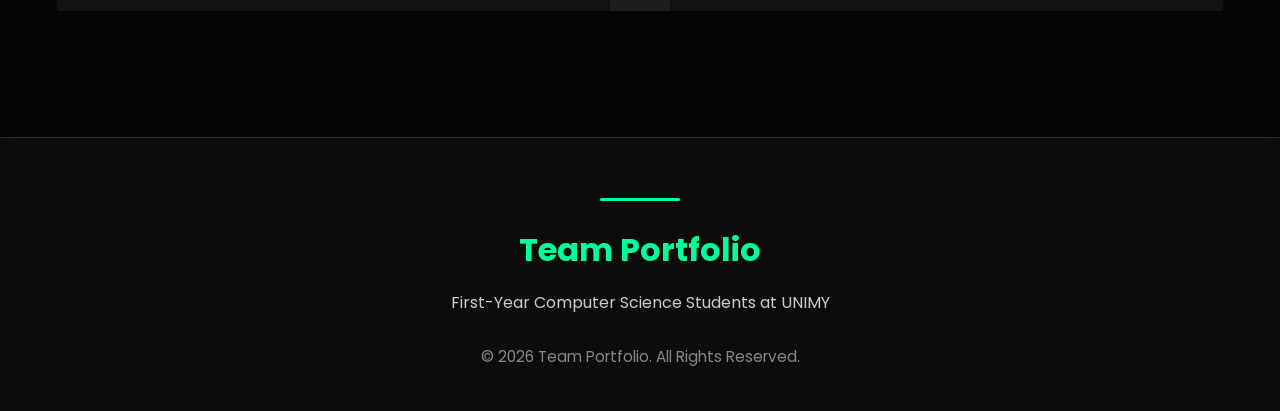
==== commit 02696934: "Fianl UI update" ====
--- a/index.html
+++ b/index.html
@@ -1,132 +1,462 @@
 <!DOCTYPE html>
 <html lang="en">
+
 <head>
     <meta charset="UTF-8">
     <meta name="viewport" content="width=device-width, initial-scale=1.0">
-    <title>Student Portfolio</title>
-
+
+    <title>Team Portfolio | UNIMY</title>
+
+    <!-- CSS -->
     <link rel="stylesheet" href="style.css">
 
-    <link href="https://fonts.googleapis.com/css2?family=Poppins:wght@300;400;500;600;700&display=swap" rel="stylesheet">
+    <!-- Google Fonts -->
+    <link href="https://fonts.googleapis.com/css2?family=Poppins:wght@300;400;500;600;700&family=Orbitron:wght@500;700&display=swap" rel="stylesheet">
+
+    <!-- Font Awesome -->
+    <link rel="stylesheet" href="https://cdnjs.cloudflare.com/ajax/libs/font-awesome/6.7.1/css/all.min.css">
 </head>
 
 <body>
 
-<header>
-    <nav class="navbar">
-        <h2 class="logo">&lt;/Portfolio&gt;</h2>
-
-        <ul class="nav-links">
-            <li><a href="#home">Home</a></li>
-            <li><a href="#team">Team</a></li>
-            <li><a href="#contact">Contact</a></li>
-        </ul>
-    </nav>
-</header>
-
-<section id="home" class="hero">
-
-    <h1>Student Portfolio</h1>
-
-    <p>
-        Welcome to our Computer Science portfolio website.
-        Meet our team, explore our skills, and view our projects.
-    </p>
-
-    <a href="#team" class="btn">Meet Our Team</a>
-
-</section>
-
-<section id="team">
-
-<h2 class="title">Our Team</h2>
-
-<div class="cards">
-
-<div class="card">
-
-<div class="avatar">👨‍💻</div>
-
-<h3>KHANT ZAW LWIN</h3>
-
-<p>Computer Science Student</p>
-
-<a href="member/khantzaw.html" class="btn-card">
-View Portfolio
-</a>
+    <!--================ NAVBAR ================-->
+
+    <!-- Background Effects -->
+    <div class="background">
+        <div class="grid"></div>
+        <div class="glow glow1"></div>
+        <div class="glow glow2"></div>
+    </div>
+
+    <header class="header">
+
+        <nav class="navbar">
+
+            <h2 class="logo">Team Portfolio</h2>
+
+            <ul class="nav-links">
+
+                <li><a href="#home">Home</a></li>
+
+                <li><a href="#about">About</a></li>
+
+                <li><a href="#education">Education</a></li>
+
+                <li><a href="#skills">Skills</a></li>
+
+                <li><a href="#projects">Projects</a></li>
+
+                <li><a href="#team">Team</a></li>
+
+                <li><a href="#contact">Contact</a></li>
+
+            </ul>
+
+            <div class="menu-btn">
+                <i class="fa-solid fa-bars"></i>
+            </div>
+
+        </nav>
+
+    </header>
+
+    <!--================ HERO ================-->
+
+    <section class="hero" id="home">
+
+        <div class="hero-content">
+
+            <p class="hero-subtitle">
+                First-Year Computer Science Students at UNIMY
+            </p>
+
+            <h1>
+                Building Modern
+                <span>Web Experiences</span>
+            </h1>
+
+            <p class="hero-description">
+
+                Welcome to our professional team portfolio.
+                We are passionate Computer Science students
+                who enjoy building modern websites, learning
+                new technologies, and solving real-world problems.
+
+            </p>
+
+            <div class="hero-buttons">
+
+                <a href="#" class="btn btn-primary">
+                    <i class="fa-solid fa-globe"></i>
+                    Live Demo
+                </a>
+
+                <a href="https://github.com/khantzawlwin88-ops/student-portfolio"
+                    target="_blank"
+                    class="btn btn-outline">
+
+                    <i class="fa-brands fa-github"></i>
+                    Source Code
+
+                </a>
+
+            </div>
+<div class="hero-stats">
+
+    <div class="stat">
+        <h2>3+</h2>
+        <p>Team Members</p>
+    </div>
+
+    <div class="stat">
+        <h2>1</h2>
+        <p>Portfolio Project</p>
+    </div>
+
+    <div class="stat">
+        <h2>UNIMY</h2>
+        <p>Computer Science</p>
+    </div>
 
 </div>
-
-<div class="card">
-
-<div class="avatar">👨‍💻</div>
-
-<h3>DANIEL</h3>
-
-<p>Computer Science Student</p>
-
-<a href="member/daniel.html" class="btn-card">
-View Portfolio
-</a>
-
-</div>
-
-<div class="card">
-
-<div class="avatar">👨‍💻</div>
-
-<h3>S WIN MYAT AUNG</h3>
-
-<p>Computer Science Student</p>
-
-<a href="member/swinmyat.html" class="btn-card">
-View Portfolio
-</a>
-
-</div>
-
-</div>
-
-</section>
-
-<section id="contact">
-
-<h2 class="title">Contact Us</h2>
-
-<div class="contact-box">
-
-<p><strong>Email</strong></p>
-<p>khantzawlwin88@gmail.com</p>
-<p>daneilvan05@gmail.com</p>
-<p>danielaung271099@gmail.com</p>
-
-<br>
-
-<p><strong>Phone</strong></p>
-<p>09785372681</p>
-<p>09251286186</p>
-<p>09785714661</p>
-
-<br>
-
-<p><strong>GitHub</strong></p>
-<p>
-https://github.com/khantzawlwin88-ops/student-portfolio
-</p>
-
-</div>
-
-</section>
-
-<footer>
-
-<p>
-© 2026 Student Portfolio | UNIMY Computer Science Students
-</p>
-
-</footer>
-
-<script src="script.js"></script>
+        </div>
+
+        <div class="hero-image">
+
+            <div class="glow-circle"></div>
+
+            <div class="code-box">
+
+<pre>
+TEAM.PORTFOLIO
+
+HTML5
+CSS3
+JavaScript
+Java
+C++
+Python
+
+Status :
+Building Future Developers...
+</pre>
+
+            </div>
+
+        </div>
+
+    </section>
+
+    <!--================ ABOUT ================-->
+
+    <section class="about section" id="about">
+
+        <h2 class="section-title">
+            About Our Team
+        </h2>
+
+        <div class="about-container">
+
+            <div class="about-card">
+
+                <i class="fa-solid fa-users"></i>
+
+                <h3>Who We Are</h3>
+
+                <p>
+
+                    We are first-year Computer Science students
+                    from the University of Malaysia Computer
+                    Science & Engineering (UNIMY).
+
+                </p>
+
+            </div>
+
+            <div class="about-card">
+
+                <i class="fa-solid fa-code"></i>
+
+                <h3>What We Do</h3>
+
+                <p>
+
+                    We develop responsive websites,
+                    learn programming languages,
+                    and collaborate using Git & GitHub.
+
+                </p>
+
+            </div>
+
+            <div class="about-card">
+
+                <i class="fa-solid fa-lightbulb"></i>
+
+                <h3>Our Goal</h3>
+
+                <p>
+
+                    To become professional software engineers
+                    by continuously improving our technical
+                    and teamwork skills.
+
+                </p>
+
+            </div>
+
+        </div>
+
+    </section>
+        <!--================ EDUCATION ================-->
+
+    <section class="education section" id="education">
+
+        <h2 class="section-title">Education</h2>
+
+        <div class="education-card">
+
+            <i class="fa-solid fa-graduation-cap"></i>
+
+            <h3>University of Malaysia Computer Science & Engineering (UNIMY)</h3>
+
+            <p>Major : Computer Science</p>
+
+            <p>Year : First-Year Student</p>
+
+        </div>
+
+    </section>
+
+    <!--================ SKILLS ================-->
+
+    <section class="skills section" id="skills">
+
+        <h2 class="section-title">Technical Skills</h2>
+
+        <div class="skills-container">
+
+            <div class="skill-card">
+                <i class="fa-brands fa-html5"></i>
+                <h3>HTML5</h3>
+            </div>
+
+            <div class="skill-card">
+                <i class="fa-brands fa-css3-alt"></i>
+                <h3>CSS3</h3>
+            </div>
+
+            <div class="skill-card">
+                <i class="fa-brands fa-js"></i>
+                <h3>JavaScript</h3>
+            </div>
+
+            <div class="skill-card">
+                <i class="fa-brands fa-java"></i>
+                <h3>Java</h3>
+            </div>
+
+            <div class="skill-card">
+                <i class="fa-solid fa-code"></i>
+                <h3>C++</h3>
+            </div>
+
+            <div class="skill-card">
+                <i class="fa-brands fa-python"></i>
+                <h3>Python</h3>
+            </div>
+
+            <div class="skill-card">
+                <i class="fa-brands fa-git-alt"></i>
+                <h3>Git</h3>
+            </div>
+
+            <div class="skill-card">
+                <i class="fa-brands fa-github"></i>
+                <h3>GitHub</h3>
+            </div>
+
+        </div>
+
+    </section>
+
+    <!--================ PROJECTS ================-->
+
+    <section class="projects section" id="projects">
+
+        <h2 class="section-title">Projects</h2>
+
+        <div class="project-card">
+
+            <i class="fa-solid fa-laptop-code"></i>
+
+            <h3>Student Portfolio Website</h3>
+
+            <p>
+
+                A responsive portfolio website developed using
+                HTML, CSS and JavaScript to showcase our team,
+                education, technical skills and projects.
+
+            </p>
+
+            <div class="project-buttons">
+
+                <a href="#" class="btn btn-primary">
+
+                    <i class="fa-solid fa-globe"></i>
+                    Live Demo
+
+                </a>
+
+                <a href="https://github.com/khantzawlwin88-ops/student-portfolio"
+                   target="_blank"
+                   class="btn btn-outline">
+
+                    <i class="fa-brands fa-github"></i>
+                    Source Code
+
+                </a>
+
+            </div>
+
+        </div>
+
+    </section>
+        <!--================ TEAM ================-->
+
+    <section class="team section" id="team">
+
+        <h2 class="section-title">Meet Our Team</h2>
+
+        <div class="team-container">
+
+            <!-- Member 1 -->
+            <div class="team-card">
+
+                <div class="team-icon">
+                    <i class="fa-solid fa-user"></i>
+                </div>
+
+                <h3>KHANT ZAW LWIN</h3>
+
+                <p>First-Year Computer Science Student</p>
+
+                <div class="team-buttons">
+                    <a href="member/khantzaw.html" class="btn btn-primary">
+                        View Portfolio
+                    </a>
+
+                    <a href="https://github.com/khantzawlwin88-ops" target="_blank" class="btn btn-outline">
+                        <i class="fa-brands fa-github"></i>
+                    </a>
+                </div>
+
+            </div>
+
+            <!-- Member 2 -->
+            <div class="team-card">
+
+                <div class="team-icon">
+                    <i class="fa-solid fa-user"></i>
+                </div>
+
+                <h3>DANIEL</h3>
+
+                <p>First-Year Computer Science Student</p>
+
+                <div class="team-buttons">
+                    <a href="member/daniel.html" class="btn btn-primary">
+                        View Portfolio
+                    </a>
+
+                    <a href="https://github.com/daneilvan05-rgb" target="_blank" class="btn btn-outline">
+                        <i class="fa-brands fa-github"></i>
+                    </a>
+                </div>
+
+            </div>
+
+            <!-- Member 3 -->
+            <div class="team-card">
+
+                <div class="team-icon">
+                    <i class="fa-solid fa-user"></i>
+                </div>
+
+                <h3>S WIN MYAT AUNG</h3>
+
+                <p>First-Year Computer Science Student</p>
+
+                <div class="team-buttons">
+                    <a href="member/swinmyat.html" class="btn btn-primary">
+                        View Portfolio
+                    </a>
+
+                    <!-- GitHub Username ထည့်ပြီးရင် href ပြင်လိုက်ရုံ -->
+                    <a href="#" class="btn btn-outline">
+                        <i class="fa-brands fa-github"></i>
+                    </a>
+                </div>
+
+            </div>
+
+        </div>
+
+    </section>
+
+    <!--================ CONTACT ================-->
+
+    <section class="contact section" id="contact">
+
+        <h2 class="section-title">Contact Us</h2>
+
+        <div class="contact-container">
+
+            <div class="contact-card">
+                <i class="fa-solid fa-envelope"></i>
+                <h3>Email</h3>
+
+                <p>khantzawlwin88@gmail.com</p>
+                <p>daneilvan05@gmail.com</p>
+                <p>danielaung271099@gmail.com</p>
+
+            </div>
+
+            <div class="contact-card">
+                <i class="fa-solid fa-phone"></i>
+                <h3>Phone</h3>
+
+                <p>09785372681</p>
+                <p>09251286186</p>
+                <p>09785714661</p>
+
+            </div>
+
+        </div>
+
+    </section>
+
+    <!--================ FOOTER ================-->
+
+    <footer class="footer">
+
+        <h2>Team Portfolio</h2>
+
+        <p>
+            First-Year Computer Science Students at UNIMY
+        </p>
+
+        <p class="copyright">
+            © 2026 Team Portfolio. All Rights Reserved.
+        </p>
+
+    </footer>
+
+    <!--================ JAVASCRIPT ================-->
+
+    <script src="script.js"></script>
 
 </body>
-</html>
+
+</html>
--- a/style.css
+++ b/style.css
@@ -1,219 +1,952 @@
-@import url('https://fonts.googleapis.com/css2?family=Poppins:wght@300;400;500;600;700&display=swap');
+/*==============================
+    GOOGLE FONTS
+==============================*/
+@import url('https://fonts.googleapis.com/css2?family=Poppins:wght@300;400;500;600;700&family=Orbitron:wght@500;700&display=swap');
+
+/*==============================
+    RESET
+==============================*/
+html{
+    scroll-behavior:smooth;
+}
 
 *{
     margin:0;
     padding:0;
     box-sizing:border-box;
     scroll-behavior:smooth;
+}
+
+body{
     font-family:'Poppins',sans-serif;
-}
-
-body{
-    background:#0f172a;
+    background:#050505;
     color:#fff;
-    line-height:1.6;
-}
-
-/* Navbar */
-
-header{
+    overflow-x:hidden;
+}
+
+a{
+    text-decoration:none;
+    color:white;
+}
+
+ul{
+    list-style:none;
+}
+
+.section{
+    padding:100px 10%;
+}
+
+.section-title{
+    text-align:center;
+    font-size:2.5rem;
+    margin-bottom:60px;
+    color:#00ff99;
+    font-family:'Orbitron',sans-serif;
+}
+
+/*==============================
+    NAVBAR
+==============================*/
+
+.header{
     position:fixed;
     width:100%;
     top:0;
     left:0;
     z-index:1000;
-    background:rgba(15,23,42,.9);
-    backdrop-filter:blur(10px);
+    backdrop-filter:blur(12px);
+    background:rgba(0,0,0,.45);
 }
 
 .navbar{
+
     width:90%;
     margin:auto;
+
+    height:80px;
+
     display:flex;
     justify-content:space-between;
     align-items:center;
-    padding:18px 0;
+
 }
 
 .logo{
-    color:#38bdf8;
-    font-size:28px;
-    font-weight:700;
+
+    font-family:'Orbitron',sans-serif;
+    color:#00ff99;
+    font-size:1.7rem;
+
 }
 
 .nav-links{
+
     display:flex;
-    list-style:none;
-}
-
-.nav-links li{
-    margin-left:30px;
+    gap:30px;
+
 }
 
 .nav-links a{
-    text-decoration:none;
-    color:white;
+
     transition:.3s;
+    font-weight:500;
+
 }
 
 .nav-links a:hover{
-    color:#38bdf8;
-}
-
-/* Hero */
+
+    color:#00ff99;
+
+}
+
+.menu-btn{
+
+    display:none;
+    font-size:1.8rem;
+    cursor:pointer;
+
+}
+
+/*==============================
+    BUTTONS
+==============================*/
+
+.btn{
+
+    display:inline-flex;
+    align-items:center;
+    gap:10px;
+
+    padding:14px 30px;
+
+    border-radius:50px;
+
+    transition:.3s;
+
+    font-weight:600;
+
+}
+
+.btn-primary{
+
+    background:#00ff99;
+    color:#000;
+
+}
+
+.btn-primary:hover{
+
+    transform:translateY(-5px);
+    box-shadow:0 0 25px #00ff99;
+
+}
+
+.btn-outline{
+
+    border:2px solid #00ff99;
+    color:#00ff99;
+
+}
+
+.btn-outline:hover{
+
+    background:#00ff99;
+    color:#000;
+
+}
+
+/*==============================
+    HERO
+==============================*/
 
 .hero{
-    height:100vh;
+
+    min-height:100vh;
+
+    display:grid;
+    grid-template-columns:repeat(2,1fr);
+
+    align-items:center;
+
+    gap:60px;
+
+    padding:120px 10%;
+
+}
+
+.hero-subtitle{
+
+    color:#00ff99;
+    margin-bottom:15px;
+    font-size:1.1rem;
+
+}
+
+.hero h1{
+
+    font-size:4rem;
+    line-height:1.2;
+    margin-bottom:20px;
+
+}
+
+.hero span{
+
+    color:#00ff99;
+
+}
+
+.hero-description{
+
+    color:#ccc;
+    line-height:1.8;
+    margin-bottom:35px;
+
+}
+
+.hero-buttons{
+
     display:flex;
-    flex-direction:column;
+    gap:20px;
+    flex-wrap:wrap;
+
+}
+
+.hero-image{
+
+    display:flex;
+    justify-content:center;
+    position:relative;
+
+}
+
+.glow-circle{
+
+    width:320px;
+    height:320px;
+
+    background:#00ff99;
+
+    border-radius:50%;
+
+    filter:blur(120px);
+
+    position:absolute;
+
+    opacity:.25;
+
+}
+
+.code-box{
+
+    position:relative;
+
+    background:#111;
+
+    border:1px solid #00ff99;
+
+    border-radius:20px;
+
+    padding:30px;
+
+    width:380px;
+
+    box-shadow:0 0 30px rgba(0,255,153,.25);
+
+}
+
+.code-box pre{
+
+    color:#00ff99;
+    font-size:1rem;
+    line-height:2;
+    font-family:Consolas,monospace;
+
+}
+
+/*==============================
+    ABOUT
+==============================*/
+
+.about{
+    padding:100px 8%;
+}
+
+.about-container{
+    display:grid;
+    grid-template-columns:repeat(auto-fit,minmax(260px,1fr));
+    gap:30px;
+    margin-top:50px;
+}
+
+.about-card{
+    background:rgba(255,255,255,.05);
+    backdrop-filter:blur(12px);
+    border:1px solid rgba(0,255,153,.2);
+    border-radius:20px;
+    padding:35px 25px;
+    text-align:center;
+    transition:.35s;
+}
+
+.about-card:hover{
+    transform:translateY(-10px);
+    border-color:#00ff99;
+    box-shadow:0 0 25px rgba(0,255,153,.3);
+}
+
+.about-card i{
+    font-size:3rem;
+    color:#00ff99;
+    margin-bottom:20px;
+}
+
+.about-card h3{
+    margin-bottom:15px;
+    color:#fff;
+}
+
+.about-card p{
+    color:#ccc;
+    line-height:1.8;
+}
+
+/*==============================
+    EDUCATION
+==============================*/
+
+.education{
+    padding:100px 8%;
+}
+
+.education-card{
+    max-width:700px;
+    margin:50px auto 0;
+    background:rgba(255,255,255,.05);
+    backdrop-filter:blur(12px);
+    border:1px solid rgba(0,255,153,.2);
+    border-radius:20px;
+    padding:40px;
+    text-align:center;
+    transition:.35s;
+}
+
+.education-card:hover{
+    transform:translateY(-10px);
+    border-color:#00ff99;
+    box-shadow:0 0 25px rgba(0,255,153,.3);
+}
+
+.education-card i{
+    font-size:3rem;
+    color:#00ff99;
+    margin-bottom:20px;
+}
+
+.education-card h3{
+    margin-bottom:15px;
+    color:#fff;
+}
+
+.education-card p{
+    color:#ccc;
+    margin:10px 0;
+    font-size:1rem;
+}
+/*==============================
+    SKILLS
+==============================*/
+
+.skills{
+    padding:100px 8%;
+}
+
+.skills-container{
+    display:grid;
+    grid-template-columns:repeat(auto-fit,minmax(220px,1fr));
+    gap:30px;
+    margin-top:50px;
+}
+
+.skill-card{
+    background:rgba(255,255,255,.05);
+    backdrop-filter:blur(15px);
+    -webkit-backdrop-filter:blur(15px);
+
+    border:1px solid rgba(0,255,153,.25);
+    border-radius:20px;
+
+    padding:35px 20px;
+    text-align:center;
+
+    transition:all .4s ease;
+    box-shadow:0 8px 30px rgba(0,0,0,.35);
+}
+
+.skill-card:hover{
+    transform:translateY(-10px) scale(1.03);
+    border-color:#00ff99;
+    box-shadow:
+        0 0 20px rgba(0,255,153,.35),
+        0 0 45px rgba(0,255,153,.15);
+}
+
+.skill-card i{
+    font-size:3.2rem;
+    color:#00ff99;
+    margin-bottom:18px;
+}
+
+.skill-card h3{
+    color:#fff;
+    font-size:1.15rem;
+}
+/*==============================
+    PROJECTS
+==============================*/
+
+.projects{
+    padding:100px 8%;
+}
+
+.project-card{
+    max-width:800px;
+    margin:50px auto 0;
+    background:rgba(255,255,255,.05);
+    backdrop-filter:blur(15px);
+    -webkit-backdrop-filter:blur(15px);
+
+    border:1px solid rgba(0,255,153,.25);
+    border-radius:20px;
+
+    padding:40px;
+    text-align:center;
+
+    transition:all .4s ease;
+    box-shadow:0 8px 30px rgba(0,0,0,.35);
+}
+
+.project-card:hover{
+    transform:translateY(-10px);
+    border-color:#00ff99;
+    box-shadow:
+        0 0 20px rgba(0,255,153,.35),
+        0 0 45px rgba(0,255,153,.15);
+}
+
+.project-card i{
+    font-size:3rem;
+    color:#00ff99;
+    margin-bottom:20px;
+}
+
+.project-card h3{
+    color:#fff;
+    margin-bottom:15px;
+}
+
+.project-card p{
+    color:#ccc;
+    line-height:1.8;
+    margin-bottom:30px;
+}
+
+.project-buttons{
+    display:flex;
+    justify-content:center;
+    gap:20px;
+    flex-wrap:wrap;
+}
+
+.project-buttons .btn{
+    min-width:180px;
+}
+
+@media (max-width:768px){
+
+    .project-card{
+        padding:30px 20px;
+    }
+
+    .project-buttons{
+        flex-direction:column;
+        align-items:center;
+    }
+
+    .project-buttons .btn{
+        width:100%;
+        max-width:250px;
+    }
+}
+
+/*==============================
+    TEAM
+==============================*/
+
+.team{
+    padding:100px 8%;
+}
+
+.team-container{
+    display:grid;
+    grid-template-columns:repeat(auto-fit,minmax(300px,1fr));
+    gap:30px;
+    margin-top:50px;
+}
+
+.team-card{
+    background:rgba(255,255,255,.05);
+    backdrop-filter:blur(15px);
+    -webkit-backdrop-filter:blur(15px);
+
+    border:1px solid rgba(0,255,153,.25);
+    border-radius:20px;
+
+    padding:40px 30px;
+    text-align:center;
+
+    transition:all .4s ease;
+    box-shadow:0 8px 30px rgba(0,0,0,.35);
+}
+
+.team-card:hover{
+    transform:translateY(-12px) scale(1.02);
+    border-color:#00ff99;
+    box-shadow:
+        0 0 20px rgba(0,255,153,.35),
+        0 0 45px rgba(0,255,153,.15);
+}
+
+.team-icon{
+    width:90px;
+    height:90px;
+    margin:0 auto 20px;
+    border-radius:50%;
+    background:rgba(0,255,153,.12);
+
+    display:flex;
     justify-content:center;
     align-items:center;
+
+    border:2px solid #00ff99;
+}
+
+.team-icon i{
+    font-size:2.5rem;
+    color:#00ff99;
+}
+
+.team-card h3{
+    color:#fff;
+    margin-bottom:10px;
+}
+
+.team-card p{
+    color:#ccc;
+    margin-bottom:25px;
+    line-height:1.6;
+}
+
+.team-buttons{
+    display:flex;
+    justify-content:center;
+    gap:15px;
+    flex-wrap:wrap;
+}
+
+.team-buttons .btn{
+    min-width:140px;
+}
+
+@media (max-width:768px){
+
+    .team-card{
+        padding:30px 20px;
+    }
+
+    .team-buttons{
+        flex-direction:column;
+        align-items:center;
+    }
+
+    .team-buttons .btn{
+        width:100%;
+        max-width:220px;
+    }
+}
+
+/*==============================
+    CONTACT
+==============================*/
+
+.contact{
+    padding:100px 8%;
+}
+
+.contact-container{
+    display:grid;
+    grid-template-columns:repeat(auto-fit,minmax(320px,1fr));
+    gap:30px;
+    margin-top:50px;
+}
+
+.contact-card{
+    background:rgba(255,255,255,.05);
+    backdrop-filter:blur(15px);
+    -webkit-backdrop-filter:blur(15px);
+
+    border:1px solid rgba(0,255,153,.25);
+    border-radius:20px;
+
+    padding:40px 30px;
     text-align:center;
-    padding:20px;
-    background:linear-gradient(135deg,#0f172a,#1e3a8a,#0ea5e9);
+
+    transition:all .4s ease;
+    box-shadow:0 8px 30px rgba(0,0,0,.35);
+}
+
+.contact-card:hover{
+    transform:translateY(-10px);
+    border-color:#00ff99;
+    box-shadow:
+        0 0 20px rgba(0,255,153,.35),
+        0 0 45px rgba(0,255,153,.15);
+}
+
+.contact-card i{
+    font-size:3rem;
+    color:#00ff99;
+    margin-bottom:20px;
+}
+
+.contact-card h3{
+    color:#fff;
+    margin-bottom:20px;
+}
+
+.contact-card p{
+    color:#ccc;
+    margin:10px 0;
+    line-height:1.8;
+    word-break:break-word;
+}
+
+@media (max-width:768px){
+
+    .contact{
+        padding:80px 6%;
+    }
+
+    .contact-card{
+        padding:30px 20px;
+    }
+}
+
+/*==============================
+    FOOTER
+==============================*/
+
+.footer{
+    padding:60px 8% 40px;
+    text-align:center;
+
+    background:rgba(255,255,255,.03);
+    backdrop-filter:blur(10px);
+    -webkit-backdrop-filter:blur(10px);
+
+    border-top:1px solid rgba(0,255,153,.2);
+    margin-top:80px;
+}
+
+.footer h2{
+    color:#00ff99;
+    font-size:2rem;
+    margin-bottom:15px;
+}
+
+.footer p{
+    color:#ccc;
+    line-height:1.8;
+}
+
+.footer .copyright{
+    margin-top:25px;
+    color:#888;
+    font-size:.95rem;
+}
+
+.footer::before{
+    content:"";
+    display:block;
+    width:80px;
+    height:3px;
+    background:#00ff99;
+    margin:0 auto 25px;
+    border-radius:20px;
+}
+
+/*==============================
+    RESPONSIVE
+==============================*/
+
+@media (max-width:992px){
+
+    .hero{
+        grid-template-columns:1fr;
+        text-align:center;
+    }
+
+    .hero-image{
+        margin-top:40px;
+    }
+
+}
+
+@media (max-width:768px){
+
+    .navbar{
+        flex-wrap:wrap;
+        height:auto;
+        padding:20px 0;
+    }
+
+    .nav-links{
+        width:100%;
+        justify-content:center;
+        flex-wrap:wrap;
+        gap:15px;
+        margin-top:20px;
+    }
+
+    .hero h1{
+        font-size:2.7rem;
+    }
+
+    .code-box{
+        width:100%;
+    }
+
+    .section{
+        padding:80px 7%;
+    }
+
+}
+
+@media (max-width:480px){
+
+    .hero h1{
+        font-size:2.2rem;
+    }
+
+    .btn{
+        width:100%;
+        justify-content:center;
+    }
+
+    .project-buttons,
+    .team-buttons,
+    .hero-buttons{
+        flex-direction:column;
+    }
+
+    /*==============================
+    BACKGROUND EFFECT
+==============================*/
+
+.background{
+    position:fixed;
+    inset:0;
+    z-index:-1;
+    overflow:hidden;
+    background:#050505;
+}
+
+.grid{
+    position:absolute;
+    width:100%;
+    height:100%;
+    background-image:
+        linear-gradient(rgba(0,255,153,.08) 1px, transparent 1px),
+        linear-gradient(90deg, rgba(0,255,153,.08) 1px, transparent 1px);
+    background-size:40px 40px;
+    animation:gridMove 12s linear infinite;
+}
+
+@keyframes gridMove{
+    from{
+        transform:translateY(0);
+    }
+    to{
+        transform:translateY(40px);
+    }
+}
+
+.glow{
+    position:absolute;
+    width:350px;
+    height:350px;
+    border-radius:50%;
+    filter:blur(120px);
+    opacity:.18;
+}
+
+.glow1{
+    background:#00ff99;
+    top:-100px;
+    left:-100px;
+}
+
+.glow2{
+    background:#00ff99;
+    bottom:-120px;
+    right:-120px;
+}
+/*==============================
+    PREMIUM GLASS CARDS
+==============================*/
+
+.education-card,
+.skill-card,
+.project-card,
+.team-card,
+.contact-card{
+
+    background: rgba(255,255,255,0.05);
+    backdrop-filter: blur(15px);
+    -webkit-backdrop-filter: blur(15px);
+
+    border:1px solid rgba(0,255,153,.25);
+
+    box-shadow:0 8px 30px rgba(0,0,0,.35);
+
+    transition:all .4s ease;
+
+    position:relative;
+    overflow:hidden;
+
+}
+
+.education-card:hover,
+.skill-card:hover,
+.project-card:hover,
+.team-card:hover,
+.contact-card:hover{
+
+    transform:translateY(-12px) scale(1.02);
+
+    border-color:#00ff99;
+
+    box-shadow:
+        0 0 20px rgba(0,255,153,.35),
+        0 0 50px rgba(0,255,153,.15);
+
+}
+/*==============================
+    HERO UPGRADE
+==============================*/
+
+.hero{
+    position: relative;
 }
 
 .hero h1{
-    font-size:60px;
-    margin-bottom:20px;
-}
-
-.hero p{
-    max-width:700px;
-    color:#d1d5db;
-    font-size:20px;
-}
-
-.btn{
-    display:inline-block;
-    margin-top:35px;
-    padding:15px 40px;
-    background:#38bdf8;
-    color:#0f172a;
-    border-radius:50px;
-    text-decoration:none;
-    font-weight:bold;
+    font-size:4.8rem;
+    font-weight:700;
+    line-height:1.15;
+    text-shadow:0 0 15px rgba(0,255,153,.35);
+}
+
+.hero span{
+    color:#00ff99;
+    text-shadow:
+        0 0 10px #00ff99,
+        0 0 25px #00ff99;
+}
+
+.hero-description{
+    font-size:1.1rem;
+    color:#d0d0d0;
+    max-width:600px;
+}
+
+.hero-buttons .btn{
+    box-shadow:0 0 20px rgba(0,255,153,.2);
+}
+
+.hero-buttons .btn:hover{
+    transform:translateY(-6px);
+    box-shadow:0 0 35px rgba(0,255,153,.5);
+}
+
+.code-box{
+    animation:float 4s ease-in-out infinite;
+}
+
+@keyframes float{
+
+    0%{
+        transform:translateY(0);
+    }
+
+    50%{
+        transform:translateY(-15px);
+    }
+
+    100%{
+        transform:translateY(0);
+    }
+
+}
+/*==============================
+    HERO STATS
+==============================*/
+
+.hero-stats{
+    display:flex;
+    gap:30px;
+    margin-top:40px;
+    flex-wrap:wrap;
+}
+
+.stat{
+    background:rgba(255,255,255,.05);
+    backdrop-filter:blur(12px);
+    border:1px solid rgba(0,255,153,.2);
+    border-radius:16px;
+    padding:20px 30px;
+    min-width:160px;
+    text-align:center;
     transition:.3s;
 }
 
-.btn:hover{
-    transform:translateY(-5px);
-    background:white;
-}
-
-/* Sections */
-
-section{
-    padding:100px 10%;
-}
-
-.title{
-    text-align:center;
-    font-size:40px;
-    margin-bottom:50px;
-    color:#38bdf8;
-}
-
-/* Cards */
-
-.cards{
-    display:grid;
-    grid-template-columns:repeat(auto-fit,minmax(280px,1fr));
-    gap:30px;
-}
-
-.card{
-    background:rgba(255,255,255,.08);
-    backdrop-filter:blur(12px);
-    border:1px solid rgba(255,255,255,.15);
-    border-radius:20px;
-    padding:35px;
-    text-align:center;
-    transition:.4s;
-}
-
-.card:hover{
-    transform:translateY(-10px);
-    box-shadow:0 15px 35px rgba(0,0,0,.4);
-}
-
-.avatar{
-    font-size:70px;
-    margin-bottom:20px;
-}
-
-.card h3{
-    margin-bottom:10px;
-}
-
-.card p{
-    color:#d1d5db;
-    margin-bottom:25px;
-}
-
-.btn-card{
-    display:inline-block;
-    padding:12px 28px;
-    background:#38bdf8;
-    color:#0f172a;
-    border-radius:30px;
-    text-decoration:none;
-    font-weight:600;
-    transition:.3s;
-}
-
-.btn-card:hover{
-    background:white;
-}
-
-/* Contact */
-
-.contact-box{
-    max-width:700px;
-    margin:auto;
-    background:rgba(255,255,255,.08);
-    border:1px solid rgba(255,255,255,.15);
-    border-radius:20px;
-    padding:40px;
-    backdrop-filter:blur(12px);
-}
-
-.contact-box p{
-    margin:12px 0;
-    color:#e5e7eb;
-}
-
-/* Footer */
-
-footer{
-    text-align:center;
-    padding:30px;
-    background:#020617;
-    color:#94a3b8;
-}
-
-/* Mobile */
-
-@media(max-width:768px){
-
-.hero h1{
-    font-size:40px;
-}
-
-.hero p{
-    font-size:17px;
-}
-
-.navbar{
-    flex-direction:column;
-}
-
-.nav-links{
-    margin-top:15px;
-}
-
-.nav-links li{
-    margin:0 10px;
-}
-
-}+.stat:hover{
+    transform:translateY(-8px);
+    border-color:#00ff99;
+    box-shadow:0 0 20px rgba(0,255,153,.3);
+}
+
+.stat h2{
+    color:#00ff99;
+    font-size:2rem;
+    margin-bottom:8px;
+}
+
+.stat p{
+    color:#ccc;
+    font-size:.95rem;
+}/*==============================
+    SCROLL ANIMATION
+==============================*/
+
+.fade-up{
+    opacity:0;
+    transform:translateY(40px);
+    transition:all .8s ease;
+}
+
+.fade-up.show{
+    opacity:1;
+    transform:translateY(0);
+}
+}
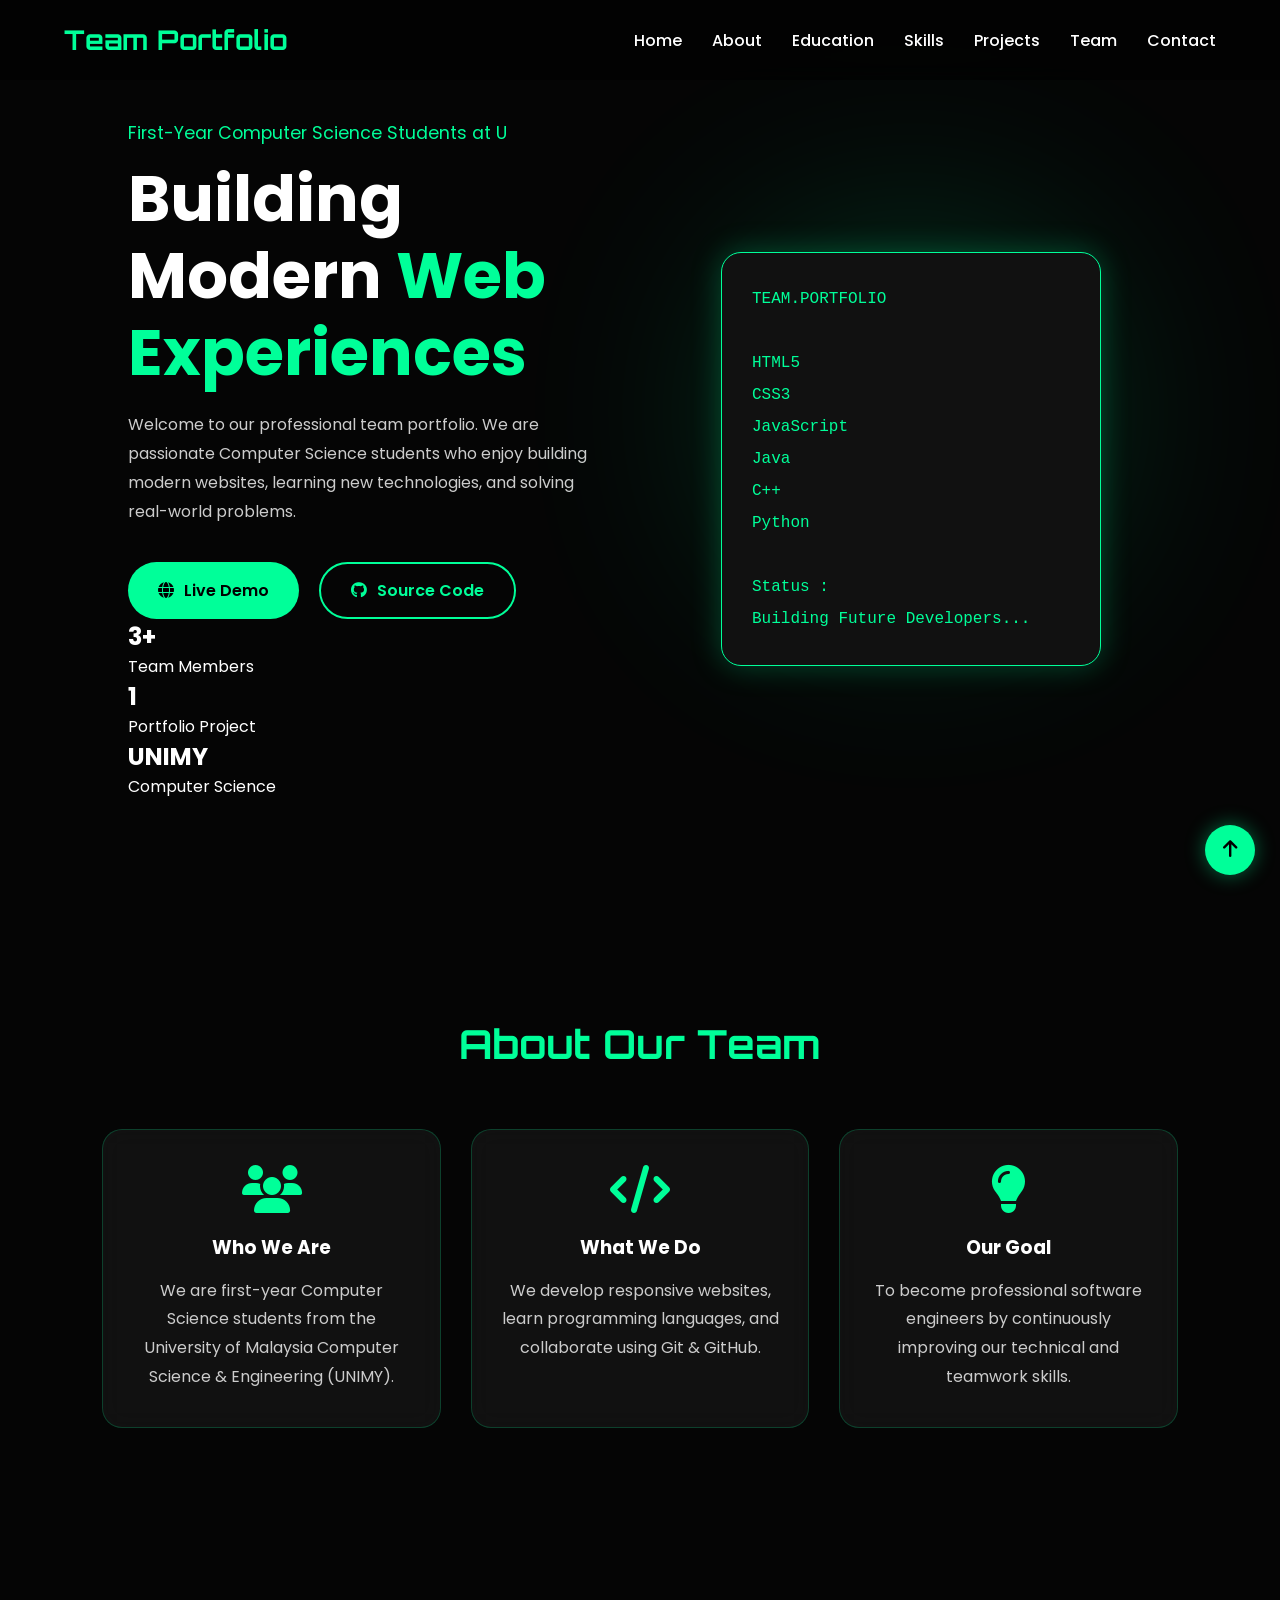
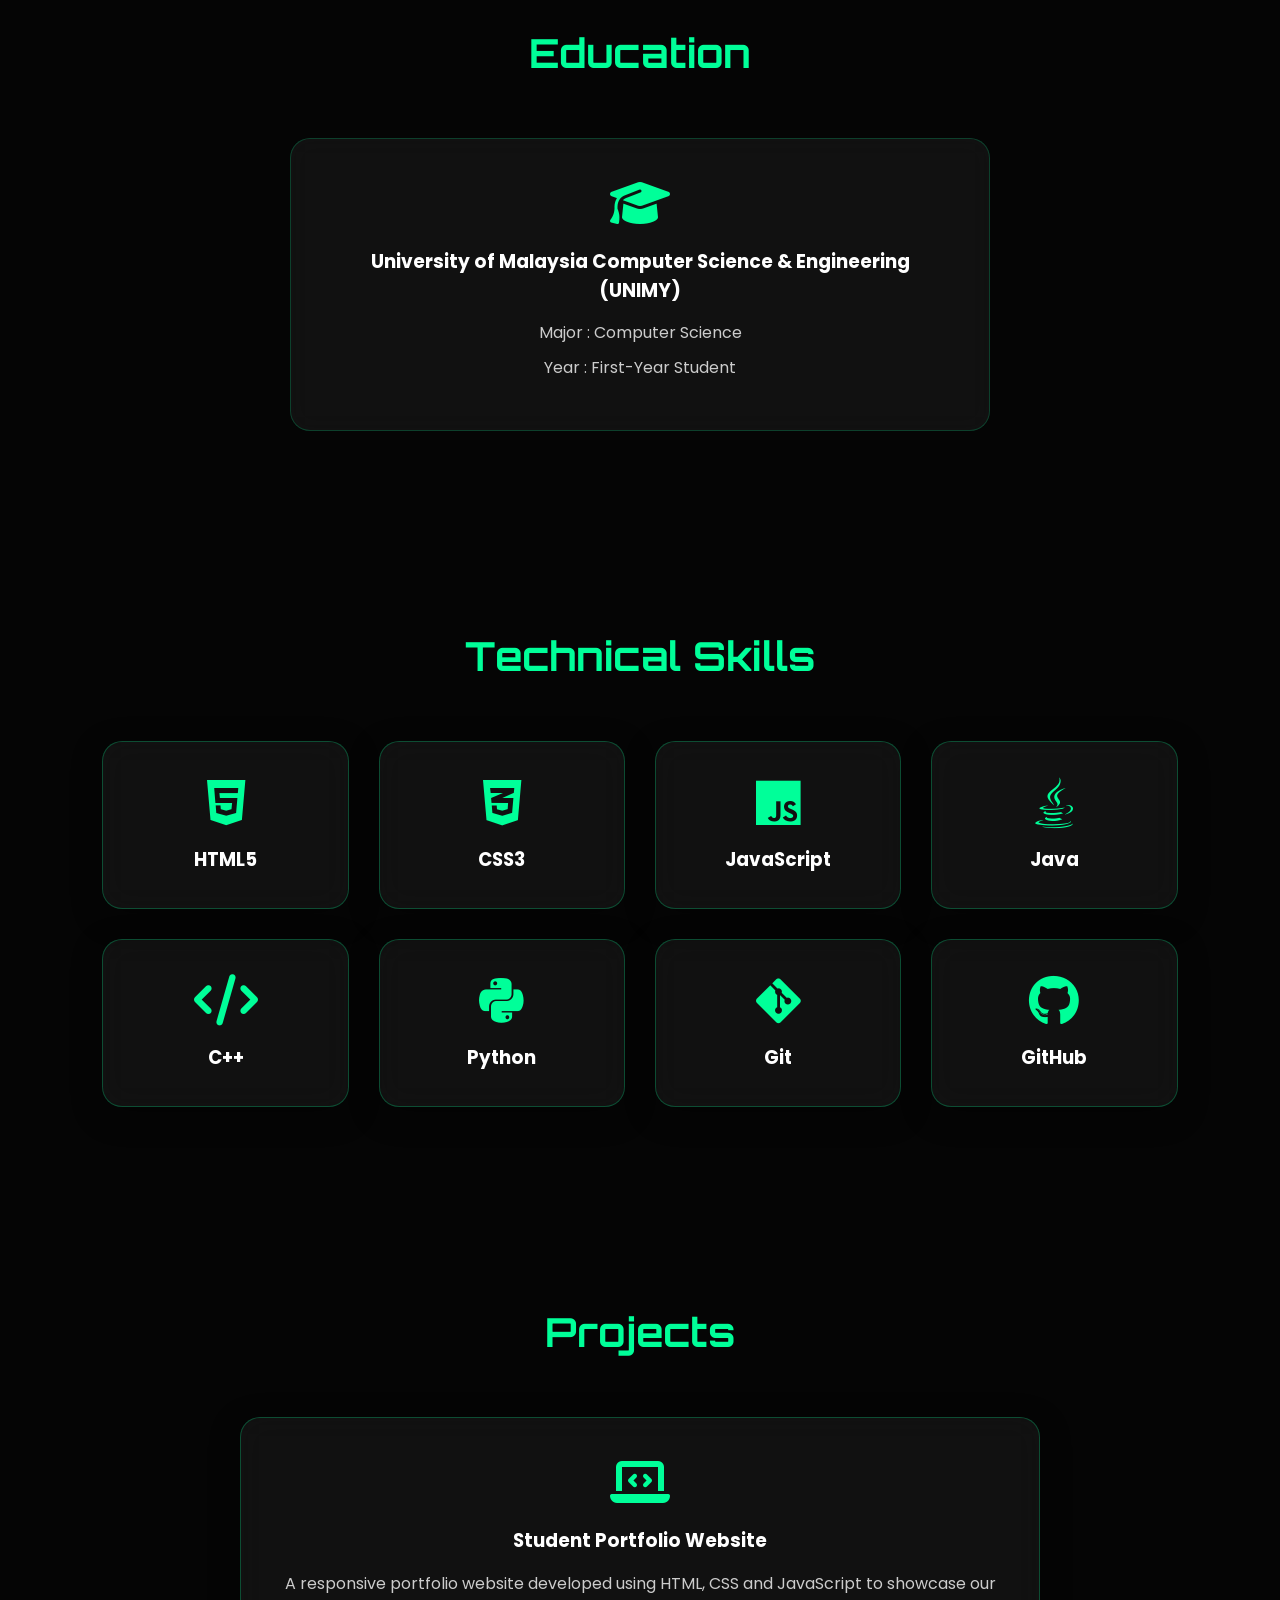
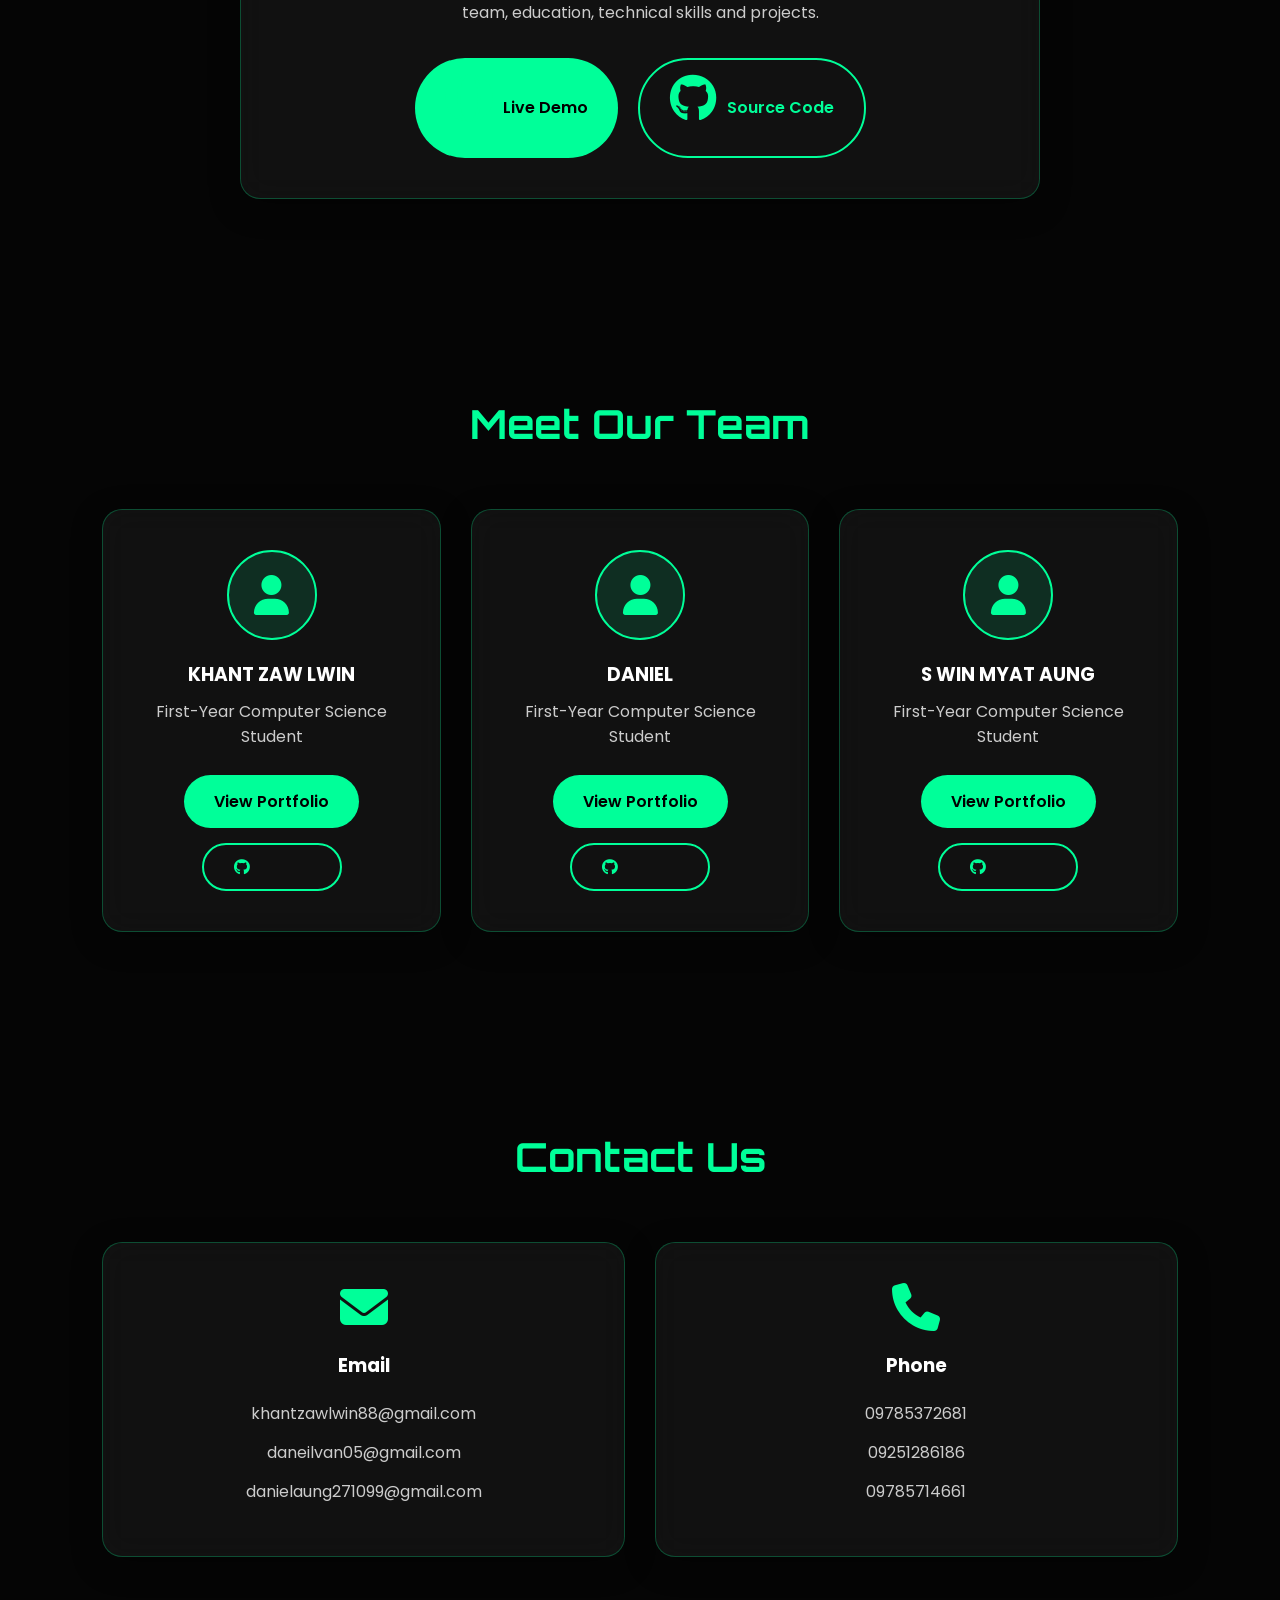
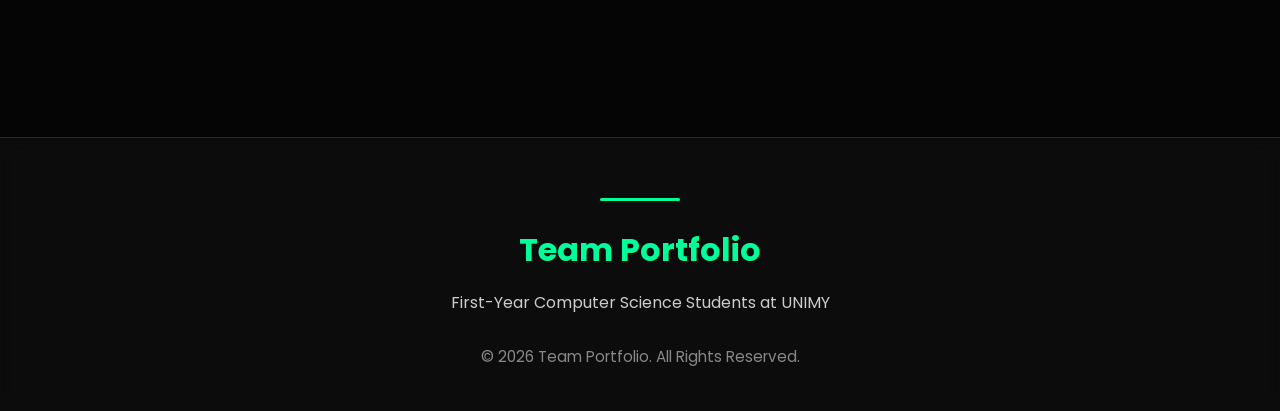
==== commit b37fddd5: "Update index.html and style.css" ====
--- a/index.html
+++ b/index.html
@@ -452,7 +452,10 @@
         </p>
 
     </footer>
-
+<!-- Scroll To Top Button -->
+<a href="#" class="scroll-top">
+    <i class="fa-solid fa-arrow-up"></i>
+</a>
     <!--================ JAVASCRIPT ================-->
 
     <script src="script.js"></script>
--- a/style.css
+++ b/style.css
@@ -950,3 +950,36 @@
     transform:translateY(0);
 }
 }
+/*==============================
+    SCROLL TO TOP
+==============================*/
+
+.scroll-top{
+    position:fixed;
+    right:25px;
+    bottom:25px;
+
+    width:50px;
+    height:50px;
+
+    background:#00ff99;
+    color:#000;
+
+    border-radius:50%;
+
+    display:flex;
+    align-items:center;
+    justify-content:center;
+
+    font-size:1.2rem;
+    text-decoration:none;
+
+    box-shadow:0 0 20px rgba(0,255,153,.4);
+    transition:.3s;
+    z-index:999;
+}
+
+.scroll-top:hover{
+    transform:translateY(-5px);
+    box-shadow:0 0 35px rgba(0,255,153,.7);
+}
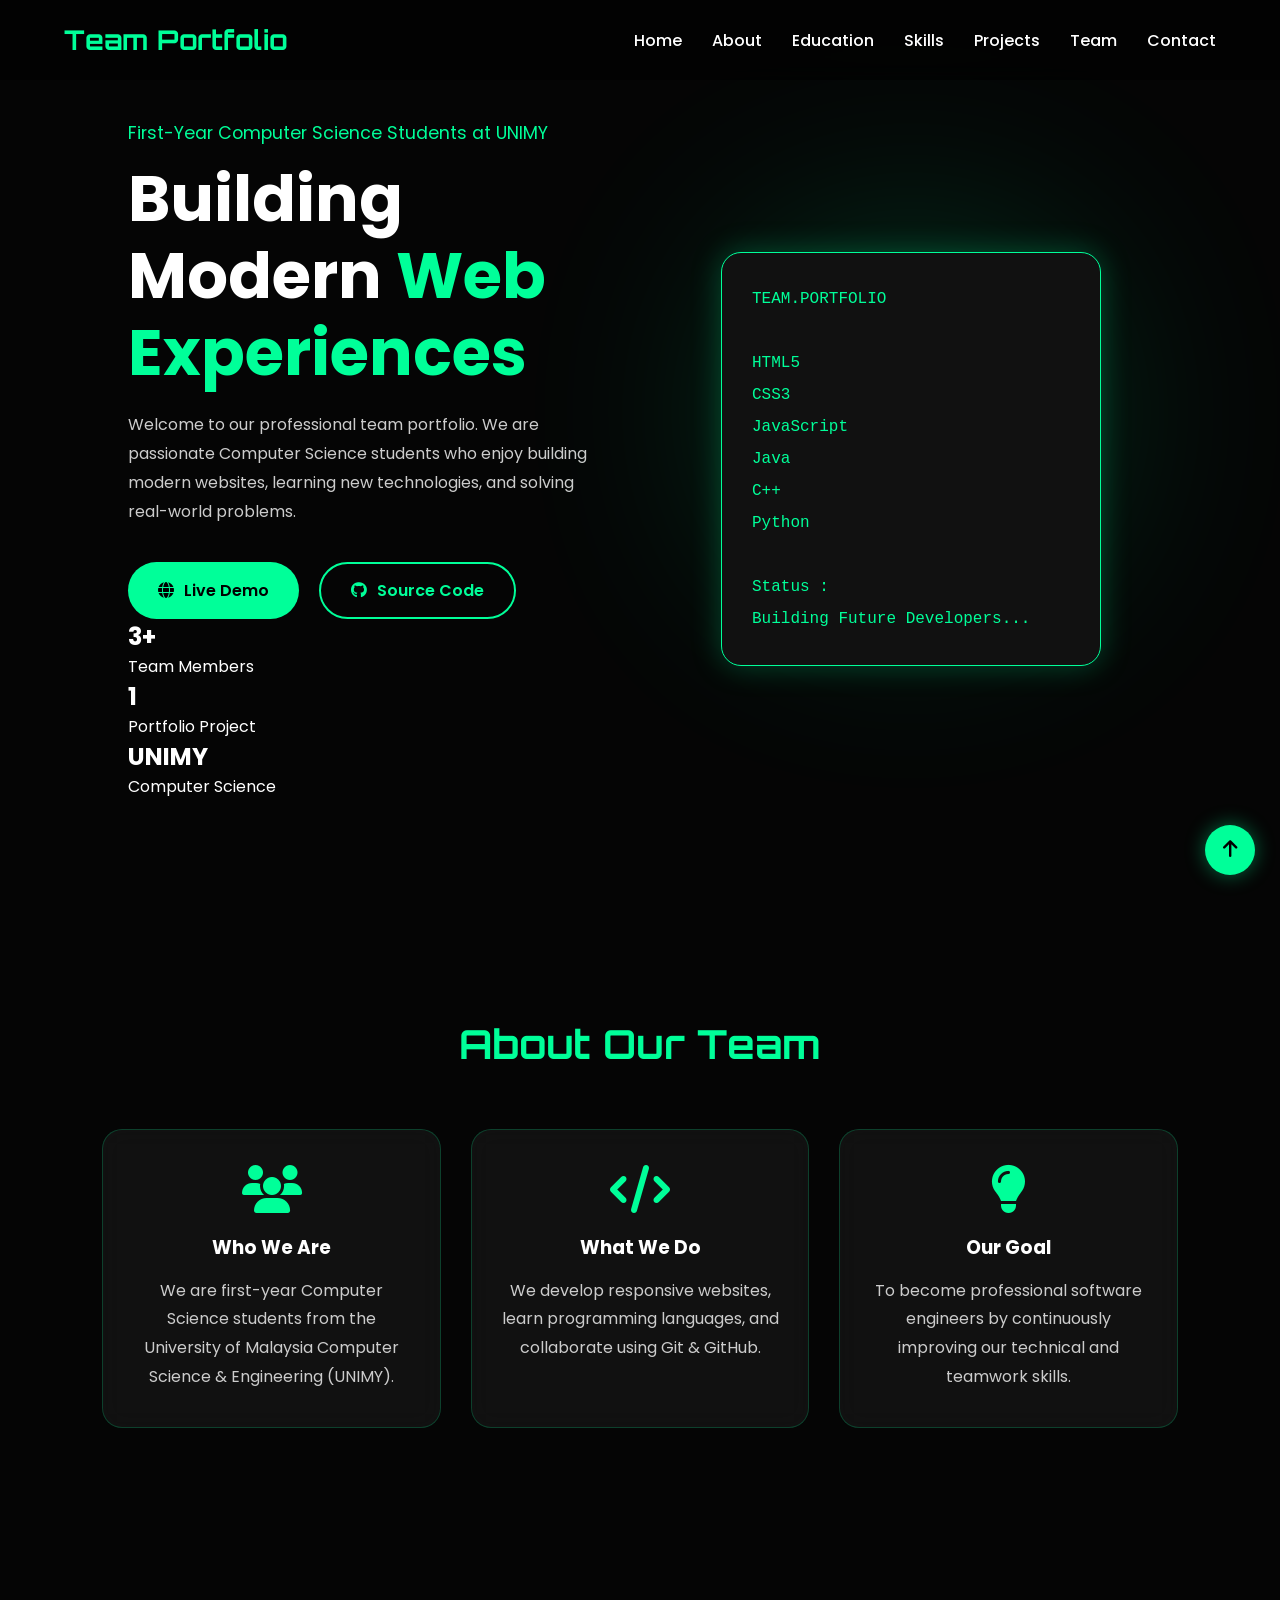
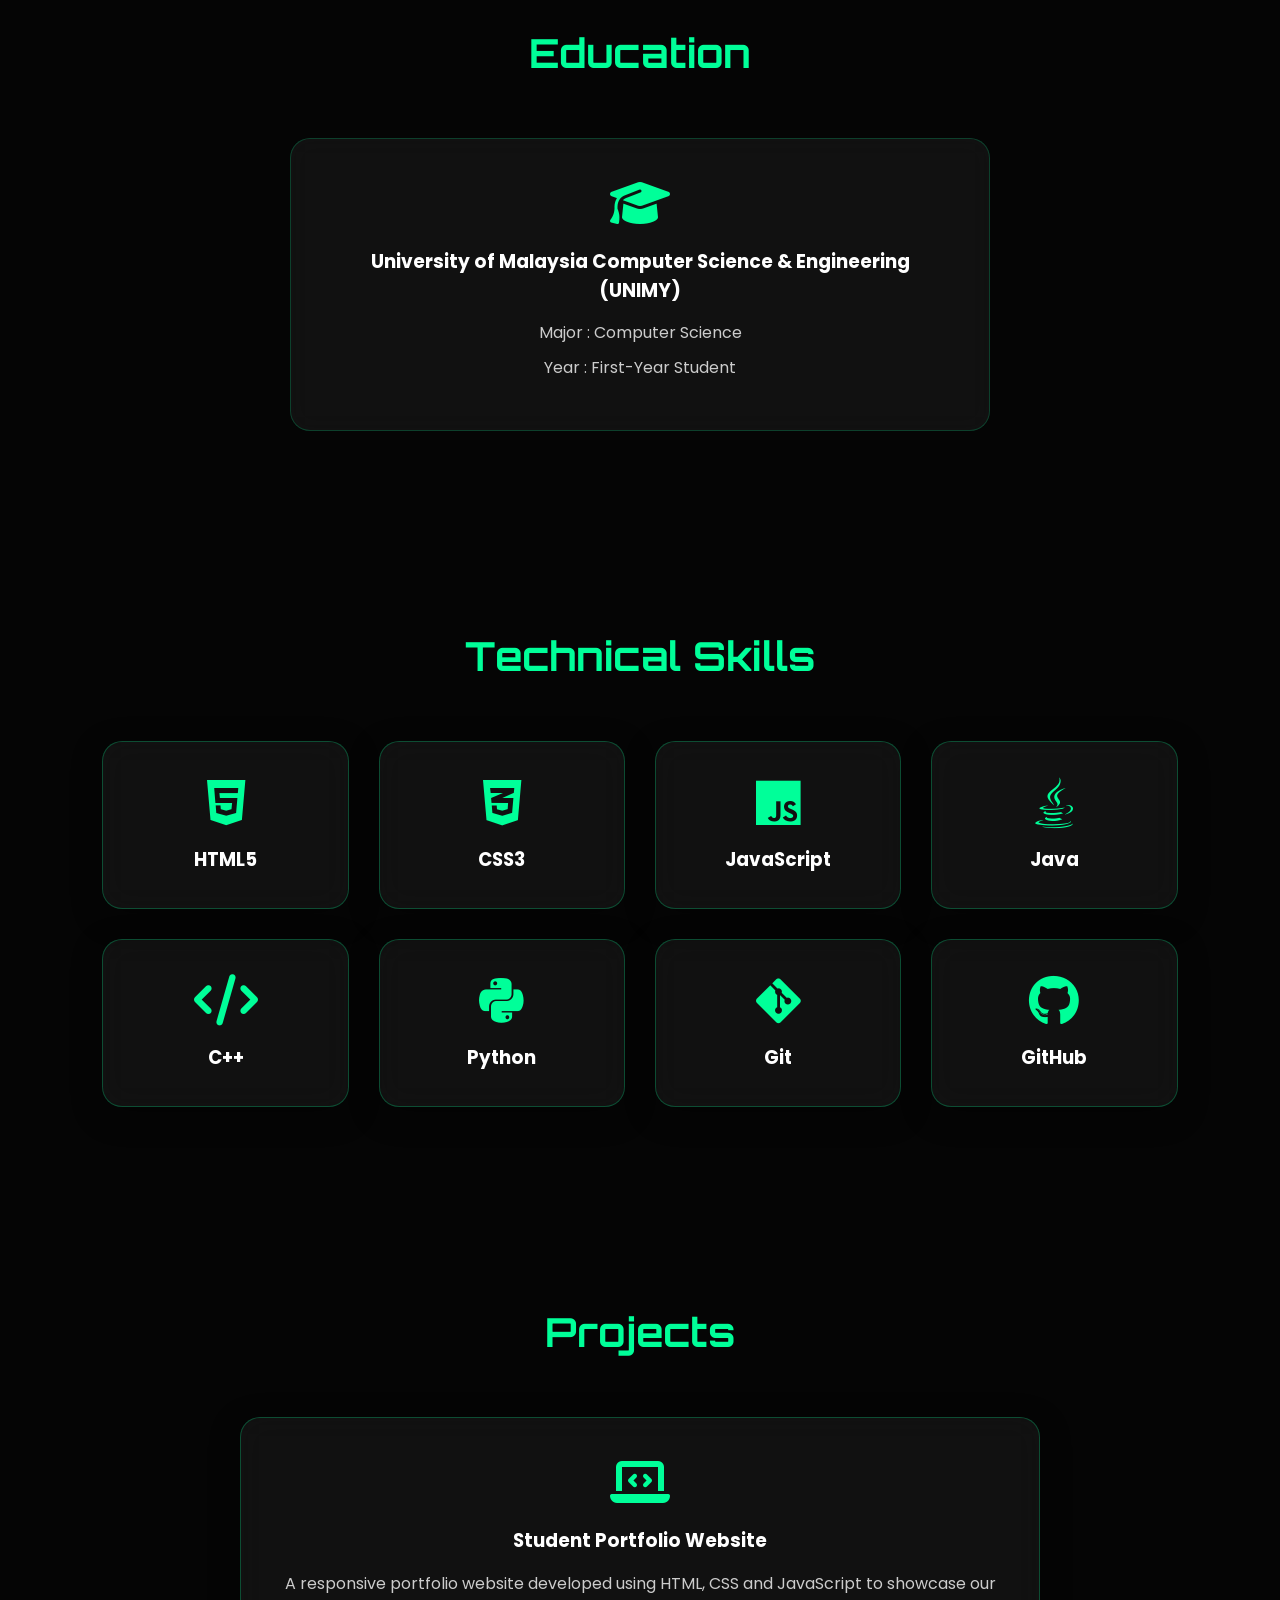
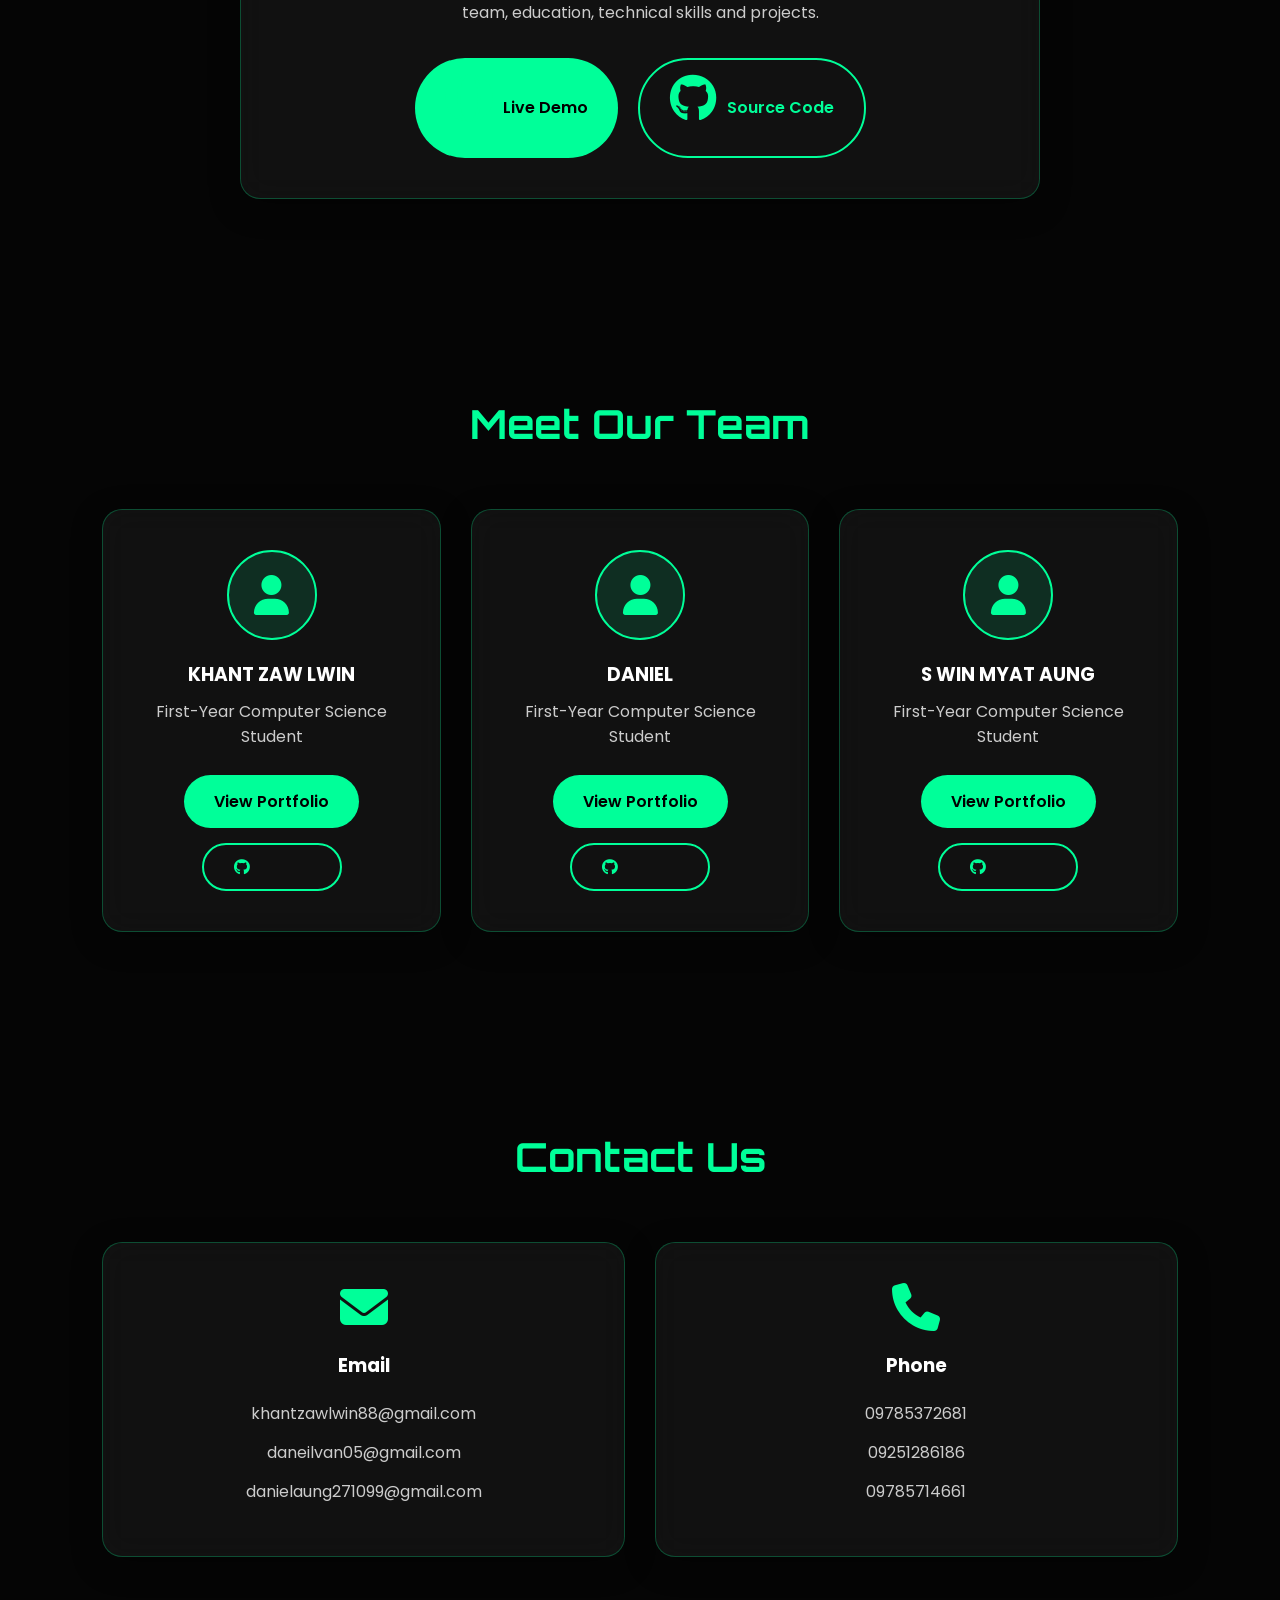
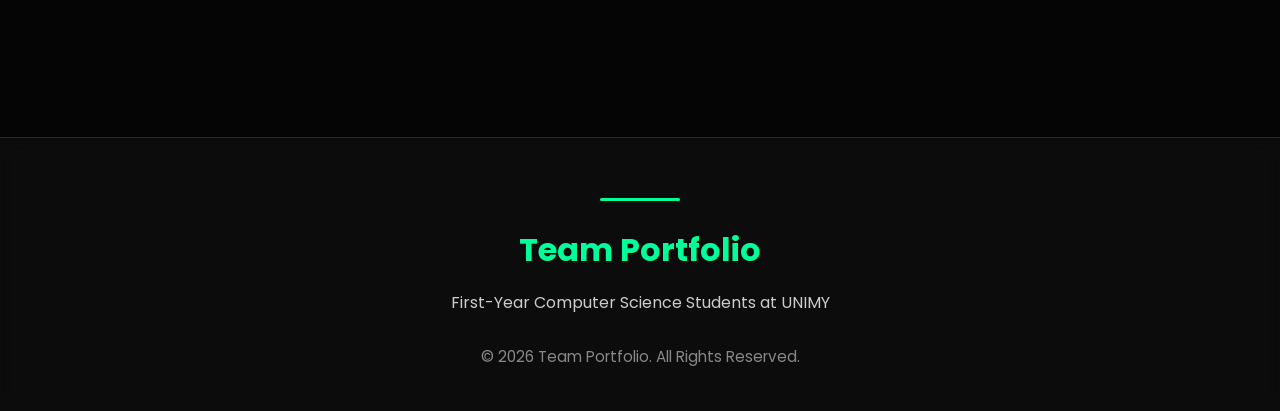
==== commit df2004d1: "update index.html" ====
--- a/index.html
+++ b/index.html
@@ -86,7 +86,9 @@
 
             <div class="hero-buttons">
 
-                <a href="#" class="btn btn-primary">
+                <a href=" https://khantzawlwin88-ops.github.io/student-portfolio/ " 
+                   target="_blank"
+                   class="btn btn-primary">
                     <i class="fa-solid fa-globe"></i>
                     Live Demo
                 </a>
